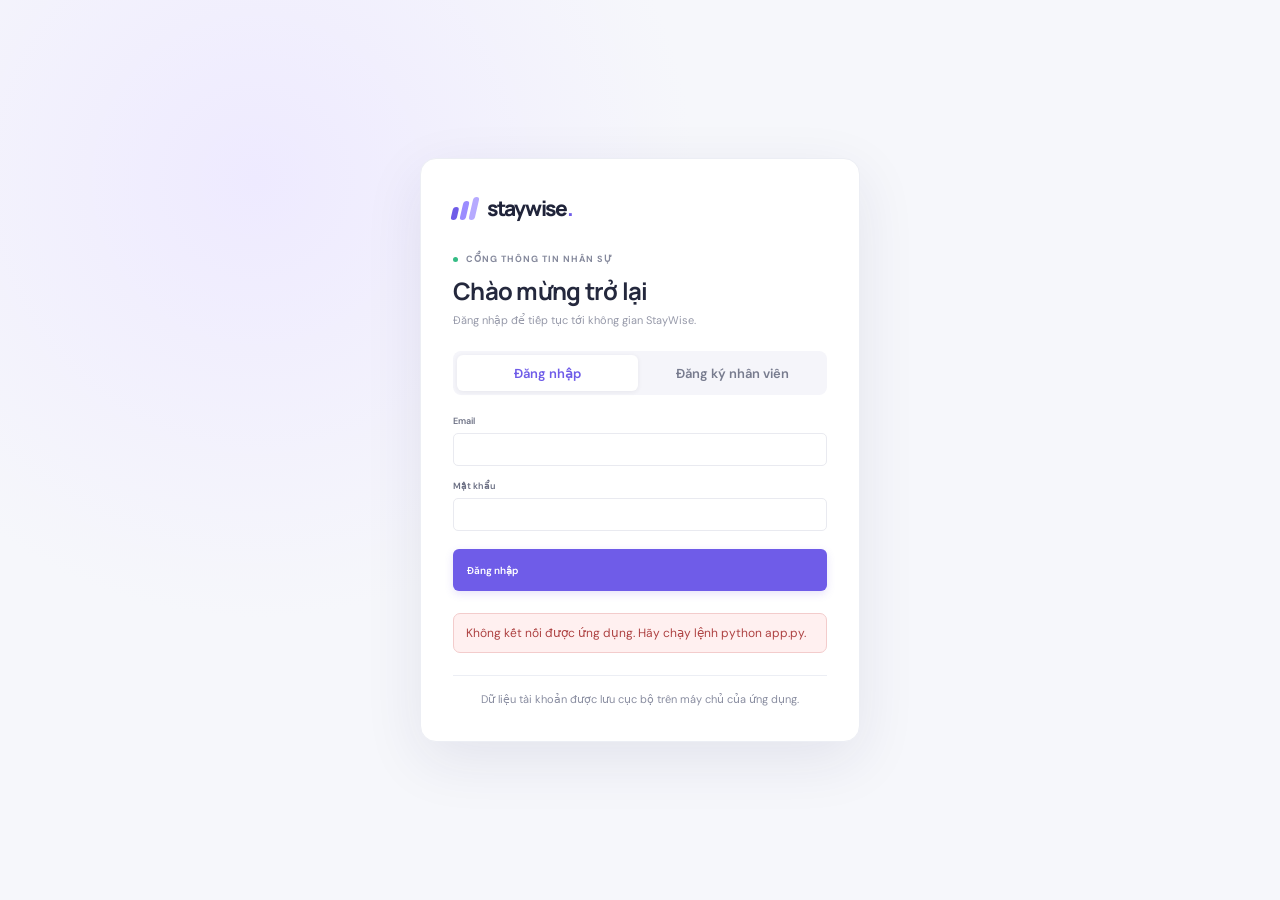
==== index.html @ 35fc5a2b "Add role-based employee and admin accounts Co-authored-by: Copilot <223556219+Copilot@users.noreply." ====
<!doctype html>
<html lang="vi">
<head>
  <meta charset="utf-8">
  <meta name="viewport" content="width=device-width, initial-scale=1">
  <meta name="theme-color" content="#f5f7fb">
  <title>StayWise — Dự đoán nhân viên nghỉ việc</title>
  <link rel="preconnect" href="https://fonts.googleapis.com">
  <link rel="preconnect" href="https://fonts.gstatic.com" crossorigin>
  <link href="https://fonts.googleapis.com/css2?family=DM+Sans:wght@400;500;600;700&family=Manrope:wght@400;500;600;700;800&display=swap" rel="stylesheet">
  <link rel="stylesheet" href="styles.css">
</head>
<body>
  <section class="auth-screen" id="authView" aria-labelledby="authTitle">
    <div class="auth-card">
      <a class="brand auth-brand" href="#" aria-label="StayWise">
        <span class="brand-mark"><span></span><span></span><span></span></span>
        <span class="brand-name">staywise<span class="brand-dot">.</span></span>
      </a>
      <div class="auth-heading"><span class="eyebrow-dot"></span> CỔNG THÔNG TIN NHÂN SỰ</div>
      <h1 id="authTitle">Chào mừng trở lại</h1>
      <p class="page-subtitle" id="authSubtitle">Đăng nhập để tiếp tục tới không gian StayWise.</p>
      <div class="auth-tabs" role="tablist">
        <button class="auth-tab active" id="loginTab" type="button" role="tab" aria-selected="true">Đăng nhập</button>
        <button class="auth-tab" id="registerTab" type="button" role="tab" aria-selected="false">Đăng ký nhân viên</button>
      </div>
      <form id="loginForm" class="auth-form">
        <label class="form-field"><span>Email</span><input name="email" type="email" autocomplete="username" required maxlength="254"></label>
        <label class="form-field"><span>Mật khẩu</span><input name="password" type="password" autocomplete="current-password" required maxlength="128"></label>
        <button class="button button-primary wide-button" type="submit">Đăng nhập</button>
      </form>
      <form id="registerForm" class="auth-form hidden">
        <label class="form-field"><span>Họ tên <i>*</i></span><input name="name" type="text" autocomplete="name" required maxlength="100"></label>
        <label class="form-field"><span>Email công việc <i>*</i></span><input name="email" type="email" autocomplete="email" required maxlength="254"></label>
        <label class="form-field"><span>Phòng ban</span><input name="department" type="text" placeholder="Ví dụ: Kỹ thuật" maxlength="80"></label>
        <label class="form-field"><span>Mật khẩu (ít nhất 10 ký tự) <i>*</i></span><input name="password" type="password" autocomplete="new-password" required minlength="10" maxlength="128"></label>
        <label class="form-field"><span>Xác nhận mật khẩu <i>*</i></span><input name="confirmPassword" type="password" autocomplete="new-password" required minlength="10" maxlength="128"></label>
        <button class="button button-primary wide-button" type="submit">Tạo tài khoản nhân viên</button>
        <p class="auth-note">Tài khoản đăng ký mới chỉ có quyền nhân viên. Admin được khởi tạo riêng.</p>
      </form>
      <p class="auth-error hidden" id="authError" role="alert"></p>
      <p class="auth-footer">Dữ liệu tài khoản được lưu cục bộ trên máy chủ của ứng dụng.</p>
    </div>
  </section>
  <div class="app-shell" id="appShell" hidden>
    <aside class="sidebar" id="sidebar">
      <a class="brand" href="#" aria-label="StayWise trang chủ">
        <span class="brand-mark"><span></span><span></span><span></span></span>
        <span class="brand-name">staywise<span class="brand-dot">.</span></span>
      </a>
      <div class="workspace-label">KHÔNG GIAN LÀM VIỆC</div>
      <nav class="main-nav" aria-label="Điều hướng chính">
        <button class="nav-item active" data-admin-only data-page="overview"><span class="nav-icon">◫</span><span>Tổng quan</span></button>
        <button class="nav-item" data-admin-only data-page="employees"><span class="nav-icon">♙</span><span>Nhân viên</span><span class="nav-count" id="navEmployeeCount">0</span></button>
        <button class="nav-item" data-admin-only data-page="predict"><span class="nav-icon">⌁</span><span>Dự đoán nghỉ việc</span><span class="nav-new">AI</span></button>
        <button class="nav-item" data-admin-only data-page="history"><span class="nav-icon">◷</span><span>Lịch sử dự đoán</span><span class="nav-count" id="navPredictionCount">0</span></button>
        <button class="nav-item" data-admin-only data-page="analytics"><span class="nav-icon">▥</span><span>Phân tích dữ liệu</span></button>
        <button class="nav-item" data-admin-only data-page="model"><span class="nav-icon">◉</span><span>Mô hình ML</span></button>
        <button class="nav-item employee-only" data-page="profile"><span class="nav-icon">♙</span><span>Tài khoản của tôi</span></button>
        <button class="nav-item employee-only" data-page="my-history"><span class="nav-icon">◷</span><span>Lịch sử của tôi</span><span class="nav-count" id="myPredictionCount">0</span></button>
      </nav>
      <div class="sidebar-section-label" data-admin-only>QUẢN LÝ</div>
      <nav class="main-nav" aria-label="Quản lý" data-admin-only>
        <button class="nav-item" data-page="actions"><span class="nav-icon">♡</span><span>Kế hoạch giữ chân</span><span class="nav-count" id="actionCount">0</span></button>
        <button class="nav-item" data-page="data"><span class="nav-icon">⇧</span><span>Dữ liệu &amp; báo cáo</span></button>
        <button class="nav-item" data-page="admin"><span class="nav-icon">⚙</span><span>Tài khoản &amp; yêu cầu</span></button>
      </nav>
      <div class="sidebar-bottom" data-admin-only>
        <div class="help-card">
          <div class="help-icon">✳</div>
          <strong>Đồ án học máy</strong>
          <p>Dashboard minh họa phân tích nguy cơ nghỉ việc.</p>
          <button class="help-link" data-page="model">Tìm hiểu mô hình <span>→</span></button>
        </div>
        <div class="profile">
          <div class="avatar avatar-purple">SW</div>
          <div class="profile-info"><strong id="sidebarUserName">Quản trị viên</strong><span id="sidebarUserRole">Quản trị hệ thống</span></div>
          <button class="icon-button profile-menu" id="logoutButton" title="Đăng xuất" aria-label="Đăng xuất">↪</button>
        </div>
      </div>
      <div class="sidebar-bottom employee-only" hidden>
        <div class="profile"><div class="avatar avatar-purple" id="employeeAvatar">NV</div><div class="profile-info"><strong id="employeeSidebarName">Nhân viên</strong><span id="employeeSidebarEmail"></span></div><button class="icon-button profile-menu" id="employeeLogoutButton" title="Đăng xuất" aria-label="Đăng xuất">↪</button></div>
      </div>
    </aside>

    <main class="main-area">
      <header class="topbar">
        <button class="icon-button mobile-menu" id="menuToggle" aria-label="Mở menu">☰</button>
        <div class="breadcrumbs"><span>Không gian làm việc</span><span class="crumb-separator">/</span><strong id="breadcrumbCurrent">Tổng quan</strong></div>
        <div class="topbar-actions">
          <div class="data-status"><span class="status-dot"></span><span id="lastUpdated">Dữ liệu đã đồng bộ</span></div>
          <button class="icon-button notification-button" id="notificationButton" data-admin-only title="Thông báo" aria-label="Thông báo">♧<i></i></button>
          <div class="avatar avatar-purple top-avatar">SW</div>
        </div>
      </header>

      <div class="page-content">
        <section class="page-view active" id="page-overview" data-admin-only>
          <div class="page-heading heading-with-action">
            <div><div class="eyebrow"><span class="eyebrow-dot"></span> THỨ HAI, <span id="todayDate"></span></div><h1>Chào bạn, <span class="heading-name">đây là tổng quan</span> 👋</h1><p class="page-subtitle">Theo dõi sức khỏe nhân sự và chủ động giữ chân nhân tài.</p></div>
            <div class="heading-actions"><button class="button button-secondary" id="overviewExport">↓ <span>Xuất báo cáo</span></button><button class="button button-primary" data-page="predict">＋ <span>Dự đoán mới</span></button></div>
          </div>
          <div class="demo-banner"><span class="banner-icon">ⓘ</span><div><strong>Chế độ dữ liệu minh họa</strong><span>Thông tin nhân viên và điểm rủi ro là dữ liệu mẫu phục vụ đồ án, không đại diện cho dự đoán đã được kiểm chứng trong thực tế.</span></div><button id="dismissBanner" aria-label="Đóng thông báo">×</button></div>
          <div class="stats-grid">
            <article class="stat-card"><div class="stat-top"><span>Tổng nhân viên</span><span class="stat-icon icon-blue">♙</span></div><div class="stat-value" id="totalEmployees">—</div><div class="stat-foot"><span class="stat-neutral">Đang theo dõi</span><span class="stat-foot-label">trong hệ thống</span></div><div class="sparkline spark-blue"><svg viewBox="0 0 100 28" aria-hidden="true"><path d="M1 22 C13 19 14 14 25 17 S37 21 47 12 60 17 70 9 83 11 99 3"/></svg></div></article>
            <article class="stat-card"><div class="stat-top"><span>Nguy cơ nghỉ việc cao</span><span class="stat-icon icon-orange">⌁</span></div><div class="stat-value" id="highRiskCount">—<small> NV</small></div><div class="stat-foot"><span class="stat-warning"><span>↑</span> <span id="highRiskRate">—</span>%</span><span class="stat-foot-label">trên tổng nhân sự</span></div><div class="sparkline spark-orange"><svg viewBox="0 0 100 28" aria-hidden="true"><path d="M1 6 C12 9 16 20 26 15 S40 10 49 17 62 8 73 14 84 19 99 2"/></svg></div></article>
            <article class="stat-card"><div class="stat-top"><span>Nguy cơ trung bình</span><span class="stat-icon icon-yellow">◷</span></div><div class="stat-value" id="mediumRiskCount">—<small> NV</small></div><div class="stat-foot"><span class="stat-neutral">Cần theo dõi</span><span class="stat-foot-label">trong tháng này</span></div><div class="sparkline spark-yellow"><svg viewBox="0 0 100 28" aria-hidden="true"><path d="M1 21 C13 17 16 9 27 14 S40 24 49 13 61 10 71 16 85 8 99 5"/></svg></div></article>
            <article class="stat-card"><div class="stat-top"><span>Tỷ lệ nghỉ việc dự đoán</span><span class="stat-icon icon-green">↗</span></div><div class="stat-value" id="turnoverRate">—<small>%</small></div><div class="stat-foot"><span class="stat-positive"><span>◆</span> Dự đoán</span><span class="stat-foot-label">theo mô hình minh họa</span></div><div class="sparkline spark-green"><svg viewBox="0 0 100 28" aria-hidden="true"><path d="M1 5 C12 13 15 8 25 14 S39 8 50 19 62 13 72 17 85 21 99 10"/></svg></div></article>
          </div>

          <div class="dashboard-grid">
            <article class="panel risk-panel">
              <div class="panel-heading"><div><h2>Phân bố rủi ro nghỉ việc</h2><p>Tổng quan mức độ rủi ro nhân sự</p></div><button class="select-button" id="riskPeriod">Tháng này <span>⌄</span></button></div>
              <div class="risk-chart-wrap">
                <div class="donut-wrap"><div class="donut-chart" id="riskDonut"><div class="donut-center"><strong id="donutTotal">0</strong><span>nhân viên</span></div></div></div>
                <div class="risk-legend">
                  <div class="legend-row"><span class="legend-dot dot-low"></span><span class="legend-name">Rủi ro thấp</span><strong id="lowLegend">0</strong><small id="lowPercent">0%</small></div>
                  <div class="legend-row"><span class="legend-dot dot-medium"></span><span class="legend-name">Rủi ro trung bình</span><strong id="mediumLegend">0</strong><small id="mediumPercent">0%</small></div>
                  <div class="legend-row"><span class="legend-dot dot-high"></span><span class="legend-name">Rủi ro cao</span><strong id="highLegend">0</strong><small id="highPercent">0%</small></div>
                  <div class="legend-note"><span>✦</span> Được phân loại dựa trên điểm rủi ro ước tính</div>
                </div>
              </div>
            </article>
            <article class="panel department-panel">
              <div class="panel-heading"><div><h2>Rủi ro theo phòng ban</h2><p>Tỷ lệ nhân viên có rủi ro cao</p></div><button class="icon-button panel-more" title="Tùy chọn">···</button></div>
              <div class="department-chart" id="departmentChart"></div>
            </article>
          </div>

          <article class="panel employee-panel">
            <div class="panel-heading employee-panel-heading"><div><h2>Nhân viên cần quan tâm</h2><p>Danh sách nhân viên có điểm rủi ro cao nhất</p></div><button class="text-button" data-page="employees">Xem tất cả <span>→</span></button></div>
            <div class="table-scroll"><table class="data-table"><thead><tr><th>NHÂN VIÊN</th><th>PHÒNG BAN</th><th>THÂM NIÊN</th><th>ĐIỂM RỦI RO</th><th>MỨC ĐỘ</th><th></th></tr></thead><tbody id="highRiskTable"></tbody></table></div>
          </article>
          <footer class="page-footer"><span>© <span class="current-year"></span> StayWise · Đồ án Nhập môn Học máy</span><span>Dữ liệu mẫu · Chỉ dùng cho mục đích học tập</span></footer>
        </section>

        <section class="page-view" id="page-employees" data-admin-only>
          <div class="page-heading heading-with-action"><div><div class="eyebrow"><span class="eyebrow-dot"></span> QUẢN LÝ NHÂN SỰ</div><h1>Danh sách nhân viên</h1><p class="page-subtitle">Quản lý hồ sơ và theo dõi nguy cơ nghỉ việc của từng nhân viên.</p></div><div class="heading-actions"><button class="button button-secondary" id="employeeExport">↓ <span>Xuất CSV</span></button><button class="button button-primary" id="addEmployeeButton">＋ <span>Thêm nhân viên</span></button></div></div>
          <div class="employee-stats-strip"><div><span class="strip-number" id="employeePageTotal">0</span><span>Tổng nhân viên</span></div><div><span class="strip-number text-red" id="employeePageHigh">0</span><span>Rủi ro cao</span></div><div><span class="strip-number text-yellow" id="employeePageMedium">0</span><span>Rủi ro trung bình</span></div><div><span class="strip-number text-green" id="employeePageLow">0</span><span>Rủi ro thấp</span></div></div>
          <article class="panel full-table-panel">
            <div class="table-toolbar"><div class="search-wrap"><span>⌕</span><input id="employeeSearch" type="search" placeholder="Tìm tên, email, phòng ban..." aria-label="Tìm nhân viên"></div><div class="table-filters"><select id="departmentFilter" aria-label="Lọc phòng ban"><option value="">Tất cả phòng ban</option></select><select id="riskFilter" aria-label="Lọc mức độ"><option value="">Tất cả mức độ</option><option value="high">Rủi ro cao</option><option value="medium">Rủi ro trung bình</option><option value="low">Rủi ro thấp</option></select><select id="employeeSort" aria-label="Sắp xếp nhân viên"><option value="risk-desc">Rủi ro cao nhất</option><option value="risk-asc">Rủi ro thấp nhất</option><option value="name-asc">Tên A–Z</option><option value="tenure-desc">Thâm niên lâu nhất</option></select><select id="pageSize" aria-label="Số nhân viên mỗi trang"><option value="10">10 / trang</option><option value="25">25 / trang</option><option value="50">50 / trang</option></select><button class="icon-button filter-reset" id="resetFilters" title="Xóa bộ lọc">⟳</button></div></div>
            <div class="table-scroll"><table class="data-table employee-data-table"><thead><tr><th>NHÂN VIÊN</th><th>PHÒNG BAN</th><th>CHỨC VỤ</th><th>THÂM NIÊN</th><th>MỨC HÀI LÒNG</th><th>ĐIỂM RỦI RO</th><th>MỨC ĐỘ</th><th></th></tr></thead><tbody id="employeeTable"></tbody></table></div>
            <div class="table-empty hidden" id="emptyEmployees"><span>⌕</span><strong>Không tìm thấy nhân viên</strong><p>Thử thay đổi từ khóa tìm kiếm hoặc bộ lọc.</p></div>
            <div class="table-pagination"><span id="employeeResultCount">Hiển thị 0 nhân viên</span><div id="employeePagination"></div></div>
          </article>
          <footer class="page-footer"><span>© <span class="current-year"></span> StayWise · Đồ án Nhập môn Học máy</span><span>Dữ liệu mẫu · Chỉ dùng cho mục đích học tập</span></footer>
        </section>

        <section class="page-view" id="page-predict" data-admin-only>
          <div class="page-heading"><div><div class="eyebrow"><span class="eyebrow-dot"></span> CÔNG CỤ HỌC MÁY</div><h1>Dự đoán nguy cơ nghỉ việc</h1><p class="page-subtitle">Nhập thông tin nhân viên để ước tính mức độ rủi ro và xem các yếu tố ảnh hưởng.</p></div></div>
          <div class="prediction-layout">
            <article class="panel prediction-form-panel">
              <div class="panel-heading"><div><h2>Thông tin nhân viên</h2><p>Điền các đặc trưng để chạy dự đoán minh họa</p></div><span class="step-badge">BƯỚC 1 / 2</span></div>
              <form id="predictionForm">
                <div class="form-grid">
                  <label class="form-field form-full"><span>Tên nhân viên <i>*</i></span><input id="predName" type="text" placeholder="Ví dụ: Nguyễn Minh Anh" required></label>
                  <label class="form-field"><span>Tuổi</span><div class="input-suffix"><input id="predAge" type="number" min="18" max="70" value="30"><span>tuổi</span></div></label>
                  <label class="form-field"><span>Phòng ban</span><select id="predDepartment"><option>Kỹ thuật</option><option>Kinh doanh</option><option>Nhân sự</option><option>Marketing</option><option>Tài chính</option><option>Vận hành</option></select></label>
                  <label class="form-field"><span>Chức vụ</span><select id="predRole"><option>Chuyên viên</option><option>Nhân viên</option><option>Trưởng nhóm</option><option>Quản lý</option><option>Thực tập sinh</option></select></label>
                  <label class="form-field"><span>Thâm niên</span><div class="input-suffix"><input id="predTenure" type="number" min="0" max="40" value="3"><span>năm</span></div></label>
                  <label class="form-field"><span>Mức lương hàng tháng</span><div class="input-suffix"><input id="predSalary" type="number" min="1000" max="100000" step="500" value="12000"><span>USD</span></div></label>
                  <label class="form-field"><span>Hài lòng công việc <b id="satisfactionValue">3</b></span><div class="range-wrap"><span>1 · Thấp</span><input id="predSatisfaction" type="range" min="1" max="5" value="3"><span>5 · Cao</span></div></label>
                  <label class="form-field"><span>Cân bằng công việc / cuộc sống <b id="balanceValue">3</b></span><div class="range-wrap"><span>1 · Thấp</span><input id="predBalance" type="range" min="1" max="5" value="3"><span>5 · Cao</span></div></label>
                  <label class="form-field"><span>Số giờ làm thêm / tuần</span><div class="input-suffix"><input id="predOvertime" type="number" min="0" max="80" value="5"><span>giờ</span></div></label>
                  <label class="form-field"><span>Khoảng cách đi làm</span><div class="input-suffix"><input id="predDistance" type="number" min="0" max="200" value="10"><span>km</span></div></label>
                </div>
                <div class="form-note"><span>ⓘ</span> Không nhập thông tin định danh nhạy cảm. Kết quả chỉ mang tính tham khảo trong phạm vi đồ án.</div>
                <button class="button button-primary predict-submit" type="submit"><span>✦</span> Phân tích nguy cơ nghỉ việc <span>→</span></button>
              </form>
            </article>
            <aside class="panel prediction-info-panel"><div class="info-orbit"><div class="orbit-center">✦</div><span class="orbit-chip chip-one">DATA</span><span class="orbit-chip chip-two">ML</span><span class="orbit-chip chip-three">HR</span></div><h3>Ra quyết định dựa trên dữ liệu</h3><p>Mô hình đánh giá nhiều yếu tố nhân sự để đưa ra xác suất ước tính có thể giải thích.</p><div class="info-divider"></div><div class="info-feature"><span class="feature-check">✓</span><div><strong>Dễ hiểu, minh bạch</strong><span>Xem các yếu tố làm tăng hoặc giảm rủi ro.</span></div></div><div class="info-feature"><span class="feature-check">✓</span><div><strong>Hướng đến hành động</strong><span>Gợi ý cách hỗ trợ phù hợp với từng người.</span></div></div><div class="info-feature"><span class="feature-check">✓</span><div><strong>Tôn trọng quyền riêng tư</strong><span>Kết quả được lưu trên backend cục bộ.</span></div></div><div class="info-caution"><strong>✦ Ghi chú học thuật</strong><span>Điểm số sử dụng công thức mô phỏng để minh họa quy trình; không phải kết quả huấn luyện từ dữ liệu doanh nghiệp.</span></div></aside>
          </div>
          <article class="panel prediction-result hidden" id="predictionResult">
            <div class="result-topline"><span class="step-badge">BƯỚC 2 / 2 · KẾT QUẢ</span><button class="icon-button" id="closeResult" aria-label="Đóng kết quả">×</button></div>
            <div class="result-layout"><div class="result-score"><div class="result-score-caption">XÁC SUẤT NGHỈ VIỆC ƯỚC TÍNH</div><div class="result-score-number" id="resultPercent">0%</div><div class="risk-badge" id="resultBadge">Rủi ro thấp</div><div class="result-score-name" id="resultName"></div></div><div class="result-details"><h3>Yếu tố ảnh hưởng đến kết quả</h3><p>Đây là các yếu tố được biểu diễn trong công thức mô phỏng.</p><div id="factorList" class="factor-list"></div><div class="result-recommendation" id="resultRecommendation"></div><div class="result-actions"><button class="button button-secondary" id="savePrediction">Lưu vào danh sách nhân viên</button><button class="button button-text" id="printPrediction">In kết quả</button></div></div></div>
          </article>
          <footer class="page-footer"><span>© <span class="current-year"></span> StayWise · Đồ án Nhập môn Học máy</span><span>Dữ liệu mẫu · Chỉ dùng cho mục đích học tập</span></footer>
        </section>

        <section class="page-view" id="page-history" data-admin-only>
          <div class="page-heading heading-with-action"><div><div class="eyebrow"><span class="eyebrow-dot"></span> THEO DÕI PHÂN TÍCH</div><h1>Lịch sử dự đoán</h1><p class="page-subtitle">Xem lại các lần phân tích trước đây, mức rủi ro và thời điểm thực hiện.</p></div><div class="heading-actions"><button class="button button-secondary" id="exportHistory">↓ Xuất CSV</button><button class="button button-secondary" id="clearHistory">Xóa lịch sử</button><button class="button button-primary" data-page="predict">＋ Dự đoán mới</button></div></div>
          <div class="history-summary"><article class="panel"><span class="data-card-icon icon-purple">◷</span><span>Tổng lần dự đoán</span><strong id="historyCount">0</strong><small>được lưu trên máy</small></article><article class="panel"><span class="data-card-icon icon-orange">⌁</span><span>Rủi ro trung bình</span><strong id="historyAverageRisk">—</strong><small>trên lịch sử hiện có</small></article><article class="panel"><span class="data-card-icon icon-blue">♙</span><span>Nhân viên đã phân tích</span><strong id="historyUniquePeople">0</strong><small>tên nhân viên khác nhau</small></article></div>
          <article class="panel full-table-panel history-panel"><div class="panel-heading"><div><h2>Các lần dự đoán gần đây</h2><p>Chọn “Xem” để mở lại kết quả và các yếu tố ảnh hưởng.</p></div></div><div class="table-scroll"><table class="data-table history-table"><thead><tr><th>THỜI GIAN</th><th>NHÂN VIÊN</th><th>PHÒNG BAN</th><th>ĐIỂM RỦI RO</th><th>MỨC ĐỘ</th><th></th></tr></thead><tbody id="historyTable"></tbody></table></div></article>
          <div class="academic-note"><span>ⓘ</span><div><strong>Lưu ý</strong><p>Lịch sử chỉ lưu thông tin phục vụ đồ án trên máy chạy backend. Kết quả không phải dự đoán đã được kiểm chứng bằng dữ liệu thực tế.</p></div></div>
          <footer class="page-footer"><span>© <span class="current-year"></span> StayWise · Đồ án Nhập môn Học máy</span><span>Dữ liệu mẫu · Chỉ dùng cho mục đích học tập</span></footer>
        </section>

        <section class="page-view" id="page-analytics" data-admin-only>
          <div class="page-heading heading-with-action"><div><div class="eyebrow"><span class="eyebrow-dot"></span> THÔNG TIN CHI TIẾT</div><h1>Phân tích dữ liệu</h1><p class="page-subtitle">Khám phá các xu hướng và yếu tố liên quan đến nguy cơ nghỉ việc.</p></div><button class="button button-secondary" id="analyticsExport">↓ <span>Xuất báo cáo</span></button></div>
          <div class="analytics-metrics"><article class="panel metric-card"><span>Điểm hài lòng trung bình</span><strong id="avgSatisfaction">—</strong><small>trên thang điểm 5</small><div class="metric-progress"><i id="satisfactionProgress"></i></div></article><article class="panel metric-card"><span>Thâm niên trung bình</span><strong id="avgTenure">—</strong><small>năm làm việc</small><div class="metric-progress progress-purple"><i id="tenureProgress"></i></div></article><article class="panel metric-card"><span>Lương trung bình</span><strong id="avgSalary">—</strong><small>USD / tháng (dữ liệu mẫu)</small><div class="metric-progress progress-green"><i id="salaryProgress"></i></div></article><article class="panel metric-card"><span>Tỷ lệ làm thêm</span><strong id="overtimeRate">—</strong><small>nhân viên làm thêm nhiều</small><div class="metric-progress progress-orange"><i id="overtimeProgress"></i></div></article></div>
          <div class="analytics-grid"><article class="panel analytics-chart-panel"><div class="panel-heading"><div><h2>Điểm rủi ro theo phòng ban</h2><p>So sánh số lượng nhân sự ở từng mức rủi ro</p></div><div class="mini-legend"><span><i class="legend-square square-low"></i>Thấp</span><span><i class="legend-square square-medium"></i>Trung bình</span><span><i class="legend-square square-high"></i>Cao</span></div></div><div class="stacked-chart" id="stackedChart"></div></article>
            <article class="panel factors-panel"><div class="panel-heading"><div><h2>Yếu tố liên quan</h2><p>Theo công thức mô phỏng hiện tại</p></div></div><div id="globalFactors"></div><div class="factor-disclaimer">Mức độ ảnh hưởng được xác định trước để minh họa, không suy ra từ dữ liệu thật.</div></article></div>
          <article class="panel insight-panel"><div class="insight-icon">✦</div><div><span class="insight-label">GỢI Ý PHÂN TÍCH</span><h2 id="insightTitle">Phân tích dữ liệu nhân sự của bạn</h2><p id="insightText">Thêm dữ liệu nhân viên hoặc sử dụng bộ dữ liệu mẫu để xem các xu hướng và tín hiệu rủi ro.</p></div><button class="button button-secondary" data-page="actions">Xem kế hoạch giữ chân →</button></article>
          <footer class="page-footer"><span>© <span class="current-year"></span> StayWise · Đồ án Nhập môn Học máy</span><span>Dữ liệu mẫu · Chỉ dùng cho mục đích học tập</span></footer>
        </section>

        <section class="page-view" id="page-model" data-admin-only>
          <div class="page-heading"><div><div class="eyebrow"><span class="eyebrow-dot"></span> TÌM HIỂU HỌC MÁY</div><h1>Mô hình dự đoán</h1><p class="page-subtitle">Tìm hiểu cách bài toán dự đoán nhân viên nghỉ việc được mô hình hóa.</p></div></div>
          <div class="model-hero"><div><span class="model-hero-label">MÔ HÌNH MINH HỌA</span><h2>Logistic Regression</h2><p>Phân loại nhị phân, ước tính xác suất một nhân viên có thể nghỉ việc dựa trên các đặc trưng nhân sự.</p><div class="model-tags"><span>Phân loại nhị phân</span><span>Dễ giải thích</span><span>Học có giám sát</span></div></div><div class="model-visual"><div class="model-node node-input">Đặc trưng<br><small>X</small></div><span class="model-arrow">→</span><div class="model-node node-process">σ (wX + b)<br><small>Sigmoid</small></div><span class="model-arrow">→</span><div class="model-node node-output">P nghỉ việc<br><small>0 — 100%</small></div></div></div>
          <div class="model-cards"><article class="panel"><div class="model-card-icon model-icon-blue">ƒ(x)</div><h3>1. Đầu vào</h3><p>Các đặc trưng ví dụ: mức hài lòng, thâm niên, số giờ làm thêm, lương, tuổi và khoảng cách đi làm.</p></article><article class="panel"><div class="model-card-icon model-icon-purple">Σ</div><h3>2. Tính xác suất</h3><p>Mô hình tuyến tính kết hợp trọng số đặc trưng, sau đó dùng hàm sigmoid để chuyển thành xác suất từ 0 đến 1.</p></article><article class="panel"><div class="model-card-icon model-icon-green">◉</div><h3>3. Phân loại</h3><p>Minh họa ngưỡng: thấp dưới 35%, trung bình từ 35% đến dưới 65%, cao từ 65% trở lên.</p></article></div>
          <article class="panel formula-panel"><div class="panel-heading"><div><h2>Công thức Logistic Regression</h2><p>Biểu diễn toán học của mô hình phân loại nhị phân</p></div><span class="formula-label">CÔNG THỨC</span></div><div class="formula-box">P(y = 1 | x) = <span class="formula-fraction"><span>1</span><span>1 + e<sup>−(w₀ + w₁x₁ + w₂x₂ + … + wₙxₙ)</sup></span></span></div><div class="formula-explainer"><div><strong>y = 1</strong><span>Nhân viên nghỉ việc</span></div><div><strong>x₁ … xₙ</strong><span>Các đặc trưng đầu vào</span></div><div><strong>w₀ … wₙ</strong><span>Trọng số cần học</span></div><div><strong>σ(z)</strong><span>Hàm sigmoid</span></div></div></article>
          <div class="model-bottom-grid"><article class="panel"><div class="panel-heading"><div><h2>Chỉ số đánh giá mô hình</h2><p>Ví dụ về các chỉ số cần xem xét khi huấn luyện</p></div></div><div class="evaluation-list"><div><span>Accuracy</span><div class="evaluation-track"><i style="width:82%"></i></div><strong>—</strong></div><div><span>Precision</span><div class="evaluation-track track-purple"><i style="width:74%"></i></div><strong>—</strong></div><div><span>Recall</span><div class="evaluation-track track-orange"><i style="width:68%"></i></div><strong>—</strong></div><div><span>F1-score</span><div class="evaluation-track track-green"><i style="width:71%"></i></div><strong>—</strong></div></div><div class="factor-disclaimer">Chưa đánh giá bằng dữ liệu gán nhãn thực tế; không hiển thị chỉ số giả lập.</div></article><article class="panel model-learning"><div class="panel-heading"><div><h2>Quy trình thực hiện đồ án</h2><p>Các bước phát triển mô hình đầy đủ</p></div></div><ol><li><span>01</span><div><strong>Thu thập &amp; khám phá dữ liệu</strong><small>Kiểm tra phân phối, giá trị thiếu, mất cân bằng lớp.</small></div></li><li><span>02</span><div><strong>Tiền xử lý &amp; chia tập dữ liệu</strong><small>Mã hóa biến phân loại, chuẩn hóa và chia train/test.</small></div></li><li><span>03</span><div><strong>Huấn luyện &amp; đánh giá</strong><small>Huấn luyện Logistic Regression, đánh giá trên tập test.</small></div></li><li><span>04</span><div><strong>Triển khai &amp; giám sát</strong><small>Đưa mô hình đã huấn luyện vào ứng dụng.</small></div></li></ol></article></div>
          <div class="academic-note"><span>ⓘ</span><div><strong>Lưu ý về tính trung thực học thuật</strong><p>Ứng dụng này là giao diện minh họa phục vụ bài tập lớn. Dữ liệu mẫu và công thức ước tính không thay thế mô hình được huấn luyện, kiểm thử và đánh giá từ bộ dữ liệu thực tế (ví dụ IBM HR Analytics). Không sử dụng kết quả để đưa ra quyết định nhân sự thật.</p></div></div>
          <footer class="page-footer"><span>© <span class="current-year"></span> StayWise · Đồ án Nhập môn Học máy</span><span>Dữ liệu mẫu · Chỉ dùng cho mục đích học tập</span></footer>
        </section>

        <section class="page-view" id="page-actions" data-admin-only>
          <div class="page-heading"><div><div class="eyebrow"><span class="eyebrow-dot"></span> HÀNH ĐỘNG NHÂN SỰ</div><h1>Kế hoạch giữ chân nhân tài</h1><p class="page-subtitle">Biến tín hiệu rủi ro thành các cuộc trò chuyện hỗ trợ, tôn trọng và chủ động.</p></div></div>
          <div class="action-callout"><span>♡</span><div><strong>Tiếp cận bằng sự thấu hiểu</strong><p>Điểm rủi ro chỉ là tín hiệu tham khảo. Trao đổi trực tiếp, bảo mật và lắng nghe nhân viên trước khi hành động.</p></div></div>
          <div class="action-summary-grid"><article class="panel action-summary"><span class="action-summary-icon action-high">!</span><div><strong id="actionHighCount">0</strong><span>Nhân viên rủi ro cao</span></div></article><article class="panel action-summary"><span class="action-summary-icon action-medium">◷</span><div><strong id="actionMediumCount">0</strong><span>Cần theo dõi thêm</span></div></article><article class="panel action-summary"><span class="action-summary-icon action-low">✓</span><div><strong id="actionLowCount">0</strong><span>Đang ổn định</span></div></article></div>
          <div class="action-columns"><article class="panel action-plan-card"><div class="panel-heading"><div><h2>Ưu tiên hỗ trợ</h2><p>Đề xuất trao đổi riêng, không dùng làm căn cứ xử phạt.</p></div><span class="priority-pill priority-high-pill">ƯU TIÊN</span></div><div id="highActionList"></div></article><article class="panel action-plan-card"><div class="panel-heading"><div><h2>Theo dõi định kỳ</h2><p>Đề xuất hỏi thăm và rà soát điều kiện làm việc.</p></div><span class="priority-pill priority-medium-pill">THEO DÕI</span></div><div id="mediumActionList"></div></article></div>
          <article class="panel retention-guide"><div class="panel-heading"><div><h2>Gợi ý cuộc trò chuyện giữ chân</h2><p>Tiếp cận với tinh thần hỗ trợ, không quy chụp nhân viên.</p></div></div><div class="guide-grid"><div><span>01</span><strong>Lắng nghe cởi mở</strong><p>Điều gì đang khiến bạn cảm thấy khó khăn trong công việc gần đây?</p></div><div><span>02</span><strong>Khám phá động lực</strong><p>Điều gì sẽ giúp bạn cảm thấy hài lòng và phát triển hơn?</p></div><div><span>03</span><strong>Cùng thống nhất bước tiếp</strong><p>Chúng ta có thể cùng thử thay đổi nào trong tháng tới?</p></div></div></article>
          <footer class="page-footer"><span>© <span class="current-year"></span> StayWise · Đồ án Nhập môn Học máy</span><span>Dữ liệu mẫu · Chỉ dùng cho mục đích học tập</span></footer>
        </section>

        <section class="page-view" id="page-data" data-admin-only>
          <div class="page-heading"><div><div class="eyebrow"><span class="eyebrow-dot"></span> QUẢN LÝ DỮ LIỆU</div><h1>Dữ liệu &amp; báo cáo</h1><p class="page-subtitle">Nhập bộ dữ liệu nhân viên, tải bản sao hoặc khôi phục dữ liệu mẫu.</p></div></div>
          <div class="data-overview-grid"><article class="panel data-overview-card"><div class="data-card-icon icon-blue">♙</div><span>Nhân viên hiện có</span><strong id="dataTotal">0</strong><small>hồ sơ trên ứng dụng</small></article><article class="panel data-overview-card"><div class="data-card-icon icon-green">◷</div><span>Cập nhật gần nhất</span><strong class="data-date" id="dataUpdatedAt">Chưa có</strong><small>lưu trong thư mục data</small></article><article class="panel data-overview-card"><div class="data-card-icon icon-purple">▤</div><span>Định dạng dữ liệu</span><strong class="data-format">CSV / JSON</strong><small>UTF-8, hỗ trợ dấu tiếng Việt</small></article></div>
          <div class="data-tools-grid"><article class="panel data-tool-card"><div class="tool-illustration upload-illustration">↑</div><h2>Nhập dữ liệu nhân viên</h2><p>Tải lên tệp CSV để thêm hồ sơ vào ứng dụng. Các cột cần có: name, department, role, tenure, satisfaction, salary, overtime, distance.</p><label class="button button-primary upload-button" for="csvUpload">Chọn tệp CSV <span>↑</span></label><input id="csvUpload" type="file" accept=".csv,text/csv" class="visually-hidden"><div class="tool-hint" id="uploadHint">Tối đa 2 MB · Tệp CSV UTF-8</div><button class="button button-text template-download" id="templateDownload">↓ Tải tệp CSV mẫu</button></article><article class="panel data-tool-card"><div class="tool-illustration export-illustration">↓</div><h2>Xuất dữ liệu</h2><p>Tải hồ sơ nhân viên hiện có về máy dưới dạng CSV hoặc sao lưu toàn bộ dữ liệu thành JSON.</p><button class="button button-secondary wide-button" id="dataExportCsv">↓ Xuất danh sách nhân viên (CSV)</button><button class="button button-secondary wide-button" id="dataExportJson">↓ Sao lưu dữ liệu (JSON)</button><div class="tool-hint">Dữ liệu được lưu cục bộ trên máy chạy backend.</div></article><article class="panel data-tool-card reset-card"><div class="tool-illustration reset-illustration">⟳</div><h2>Khôi phục dữ liệu mẫu</h2><p>Xóa các thay đổi cục bộ và nạp lại danh sách nhân viên minh họa ban đầu.</p><button class="button button-secondary wide-button" id="resetData">Khôi phục bộ dữ liệu mẫu</button><div class="tool-hint">Hành động này sẽ thay thế dữ liệu hiện tại trên backend.</div></article></div>
          <article class="panel csv-guide"><div class="panel-heading"><div><h2>Định dạng tệp CSV</h2><p>Ứng dụng nhận các cột dưới đây; các trường số có thể để trống.</p></div></div><div class="csv-columns"><code>name</code><code>department</code><code>role</code><code>tenure</code><code>satisfaction</code><code>salary</code><code>overtime</code><code>distance</code></div><p>Ví dụ: <code>Nguyễn Minh Anh,Kỹ thuật,Chuyên viên,3,4,12000,5,10</code></p><div class="data-privacy-note"><span>♧</span> Dữ liệu được lưu trên máy đang chạy backend. Tệp CSV được gửi đến API cục bộ để kiểm tra và lưu.</div></article>
          <footer class="page-footer"><span>© <span class="current-year"></span> StayWise · Đồ án Nhập môn Học máy</span><span>Dữ liệu mẫu · Chỉ dùng cho mục đích học tập</span></footer>
        </section>

        <section class="page-view" id="page-profile">
          <div class="page-heading"><div><div class="eyebrow"><span class="eyebrow-dot"></span> KHÔNG GIAN CÁ NHÂN</div><h1>Tài khoản của tôi</h1><p class="page-subtitle">Quản lý thông tin, cập nhật hồ sơ và trao đổi với quản trị viên.</p></div></div>
          <div class="employee-account-summary"><article class="panel"><span>Mức rủi ro tham khảo hiện tại</span><strong id="myRiskScore">—</strong><small>Chỉ mang tính minh họa, không dùng cho quyết định nhân sự.</small></article><article class="panel"><span>Lịch sử phân tích cá nhân</span><strong id="myRiskHistoryCount">0</strong><small>Số lần dự đoán thuộc tài khoản của bạn.</small></article></div>
          <div class="account-settings-grid">
            <form class="panel account-form" id="myProfileForm"><div class="panel-heading"><div><h2>Hồ sơ cá nhân</h2><p>Cập nhật thông tin liên hệ và các yếu tố công việc của bạn.</p></div></div>
              <div class="form-grid">
                <label class="form-field"><span>Họ tên <i>*</i></span><input name="name" required maxlength="100"></label>
                <label class="form-field"><span>Email <i>*</i></span><input name="email" type="email" required maxlength="254"></label>
                <label class="form-field"><span>Phòng ban</span><input name="department" maxlength="80"></label>
                <label class="form-field"><span>Thâm niên (năm)</span><input name="tenure" type="number" min="0" max="40" step="0.1"></label>
                <label class="form-field"><span>Tuổi</span><input name="age" type="number" min="18" max="90"></label>
                <label class="form-field"><span>Lương tháng (USD)</span><input name="salary" type="number" min="0" max="1000000"></label>
                <label class="form-field"><span>Giờ làm thêm / tuần</span><input name="overtime" type="number" min="0" max="100"></label>
                <label class="form-field"><span>Khoảng cách (km)</span><input name="distance" type="number" min="0" max="1000"></label>
                <label class="form-field"><span>Mức hài lòng (1–5)</span><input name="satisfaction" type="number" min="1" max="5"></label>
                <label class="form-field"><span>Cân bằng công việc (1–5)</span><input name="balance" type="number" min="1" max="5"></label>
              </div><button class="button button-primary" type="submit">Lưu hồ sơ</button>
            </form>
            <div class="account-side-stack">
              <form class="panel account-form" id="passwordForm"><div class="panel-heading"><div><h2>Đổi mật khẩu</h2><p>Dùng mật khẩu dài ít nhất 10 ký tự.</p></div></div><label class="form-field"><span>Mật khẩu hiện tại</span><input name="currentPassword" type="password" required autocomplete="current-password"></label><label class="form-field"><span>Mật khẩu mới</span><input name="newPassword" type="password" required minlength="10" maxlength="128" autocomplete="new-password"></label><label class="form-field"><span>Nhập lại mật khẩu mới</span><input name="confirmPassword" type="password" required minlength="10" maxlength="128" autocomplete="new-password"></label><button class="button button-secondary" type="submit">Cập nhật mật khẩu</button></form>
              <form class="panel account-form" id="supportForm"><div class="panel-heading"><div><h2>Gửi yêu cầu hỗ trợ</h2><p>Chỉ quản trị viên mới xem được nội dung bạn gửi.</p></div></div><label class="form-field"><span>Tiêu đề</span><input name="subject" required maxlength="120"></label><label class="form-field"><span>Nội dung</span><textarea name="message" rows="4" required maxlength="2000"></textarea></label><button class="button button-secondary" type="submit">Gửi cho admin</button></form>
            </div>
          </div>
          <article class="panel full-table-panel account-requests"><div class="panel-heading"><div><h2>Yêu cầu hỗ trợ của tôi</h2><p>Theo dõi trạng thái các yêu cầu đã gửi.</p></div></div><div class="table-scroll"><table class="data-table"><thead><tr><th>THỜI GIAN</th><th>TIÊU ĐỀ</th><th>NỘI DUNG</th><th>TRẠNG THÁI</th></tr></thead><tbody id="mySupportRequests"></tbody></table></div></article>
        </section>
        <section class="page-view" id="page-my-history">
          <div class="page-heading"><div><div class="eyebrow"><span class="eyebrow-dot"></span> RIÊNG TƯ CÁ NHÂN</div><h1>Lịch sử của tôi</h1><p class="page-subtitle">Chỉ hiển thị những lần phân tích được thực hiện trong tài khoản này.</p></div><button class="button button-primary" id="myRiskCheck">Cập nhật dự đoán của tôi</button></div>
          <div class="employee-account-summary"><article class="panel"><span>Tổng lần dự đoán cá nhân</span><strong id="myHistoryCount">0</strong><small>Lưu trữ trong ứng dụng.</small></article><article class="panel"><span>Rủi ro trung bình</span><strong id="myAverageRisk">—</strong><small>Trên các lần dự đoán cá nhân.</small></article></div>
          <article class="panel full-table-panel"><div class="table-scroll"><table class="data-table"><thead><tr><th>THỜI GIAN</th><th>ĐIỂM RỦI RO</th><th>MỨC ĐỘ</th></tr></thead><tbody id="myHistoryTable"></tbody></table></div></article>
          <div class="academic-note"><span>ⓘ</span><div><strong>Quyền riêng tư</strong><p>Nhân viên chỉ xem được lịch sử dự đoán gắn với tài khoản của mình. Kết quả vẫn là công thức minh họa, không phải đánh giá đã được kiểm chứng.</p></div></div>
        </section>
        <section class="page-view" id="page-admin" data-admin-only>
          <div class="page-heading"><div><div class="eyebrow"><span class="eyebrow-dot"></span> QUẢN TRỊ HỆ THỐNG</div><h1>Tài khoản &amp; yêu cầu hỗ trợ</h1><p class="page-subtitle">Quản lý quyền truy cập và xử lý yêu cầu từ nhân viên.</p></div></div>
          <form class="panel account-form admin-password-form" id="adminPasswordForm"><div class="panel-heading"><div><h2>Bảo mật tài khoản admin</h2><p>Đổi mật khẩu quản trị viên hiện tại.</p></div></div><div class="form-grid"><label class="form-field"><span>Mật khẩu hiện tại</span><input name="currentPassword" type="password" required autocomplete="current-password"></label><label class="form-field"><span>Mật khẩu mới</span><input name="newPassword" type="password" required minlength="10" maxlength="128" autocomplete="new-password"></label><label class="form-field"><span>Nhập lại mật khẩu mới</span><input name="confirmPassword" type="password" required minlength="10" maxlength="128" autocomplete="new-password"></label></div><button class="button button-secondary" type="submit">Cập nhật mật khẩu admin</button></form>
          <article class="panel full-table-panel"><div class="panel-heading"><div><h2>Tài khoản người dùng</h2><p>Quyền admin không thể tự đăng ký; chỉ cấp cho người đáng tin cậy.</p></div></div><div class="table-scroll"><table class="data-table"><thead><tr><th>NGƯỜI DÙNG</th><th>VAI TRÒ</th><th>TRẠNG THÁI</th><th>NGÀY TẠO</th><th></th></tr></thead><tbody id="adminAccountsTable"></tbody></table></div></article>
          <article class="panel full-table-panel admin-requests"><div class="panel-heading"><div><h2>Yêu cầu hỗ trợ</h2><p>Thông tin nhân viên gửi riêng tới quản trị viên.</p></div></div><div class="table-scroll"><table class="data-table"><thead><tr><th>NHÂN VIÊN</th><th>YÊU CẦU</th><th>NỘI DUNG</th><th>NGÀY GỬI</th><th>TRẠNG THÁI</th></tr></thead><tbody id="adminSupportTable"></tbody></table></div></article>
        </section>
      </div>
    </main>
  </div>

  <div class="toast-container" id="toastContainer" aria-live="polite"></div>
  <dialog class="employee-dialog" id="employeeDialog">
    <form id="addEmployeeForm" method="dialog">
      <div class="dialog-heading"><div><span class="eyebrow">HỒ SƠ NHÂN VIÊN</span><h2 id="employeeDialogTitle">Thêm nhân viên</h2></div><button type="button" class="icon-button dialog-close" id="closeEmployeeDialog" aria-label="Đóng">×</button></div>
      <div class="form-grid">
        <label class="form-field form-full"><span>Họ và tên <i>*</i></span><input id="newName" required placeholder="Nguyễn Minh Anh"></label>
        <label class="form-field"><span>Email</span><input id="newEmail" type="email" placeholder="ten@congty.vn"></label>
        <label class="form-field"><span>Phòng ban</span><select id="newDepartment"><option>Kỹ thuật</option><option>Kinh doanh</option><option>Nhân sự</option><option>Marketing</option><option>Tài chính</option><option>Vận hành</option></select></label>
        <label class="form-field"><span>Chức vụ</span><select id="newRole"><option>Chuyên viên</option><option>Nhân viên</option><option>Trưởng nhóm</option><option>Quản lý</option><option>Thực tập sinh</option></select></label>
        <label class="form-field"><span>Thâm niên (năm)</span><input id="newTenure" type="number" min="0" max="40" value="1"></label>
        <label class="form-field"><span>Hài lòng (1–5)</span><input id="newSatisfaction" type="number" min="1" max="5" value="3"></label>
        <label class="form-field"><span>Lương / tháng (USD)</span><input id="newSalary" type="number" min="0" value="8000"></label>
        <label class="form-field"><span>Làm thêm (giờ/tuần)</span><input id="newOvertime" type="number" min="0" max="80" value="5"></label>
        <label class="form-field"><span>Khoảng cách (km)</span><input id="newDistance" type="number" min="0" max="1000" value="0"></label>
        <label class="form-field"><span>Tuổi</span><input id="newAge" type="number" min="18" max="90" value="30"></label>
        <label class="form-field"><span>Cân bằng công việc (1–5)</span><input id="newBalance" type="number" min="1" max="5" value="3"></label>
      </div>
      <div class="dialog-actions"><button type="button" class="button button-secondary" id="cancelEmployee">Hủy</button><button type="submit" class="button button-primary" id="submitEmployee">Thêm nhân viên</button></div>
    </form>
  </dialog>
  <dialog class="confirm-dialog" id="confirmDialog">
    <form method="dialog"><div class="confirm-icon">!</div><h2>Xóa nhân viên?</h2><p id="confirmText">Hồ sơ sẽ bị xóa khỏi dữ liệu trên thiết bị này.</p><div class="dialog-actions"><button class="button button-secondary" value="cancel">Hủy</button><button class="button button-danger" id="confirmDelete" value="confirm">Xóa nhân viên</button></div></form>
  </dialog>
  <script src="js/core.js"></script>
  <script src="js/auth.js"></script>
  <script src="js/dashboard.js"></script>
  <script src="js/employees.js"></script>
  <script src="js/analytics.js"></script>
  <script src="js/actions.js"></script>
  <script src="js/predictions.js"></script>
  <script src="js/history.js"></script>
  <script src="js/data.js"></script>
  <script src="js/app.js"></script>
</body>
</html>
---- styles.css ----
@import url("css/base.css");
@import url("css/dashboard.css");
@import url("css/employees.css");
@import url("css/prediction.css");
@import url("css/analytics.css");
@import url("css/model-actions-data.css");
@import url("css/responsive.css");
@import url("css/employee-tools.css");
@import url("css/auth.css");
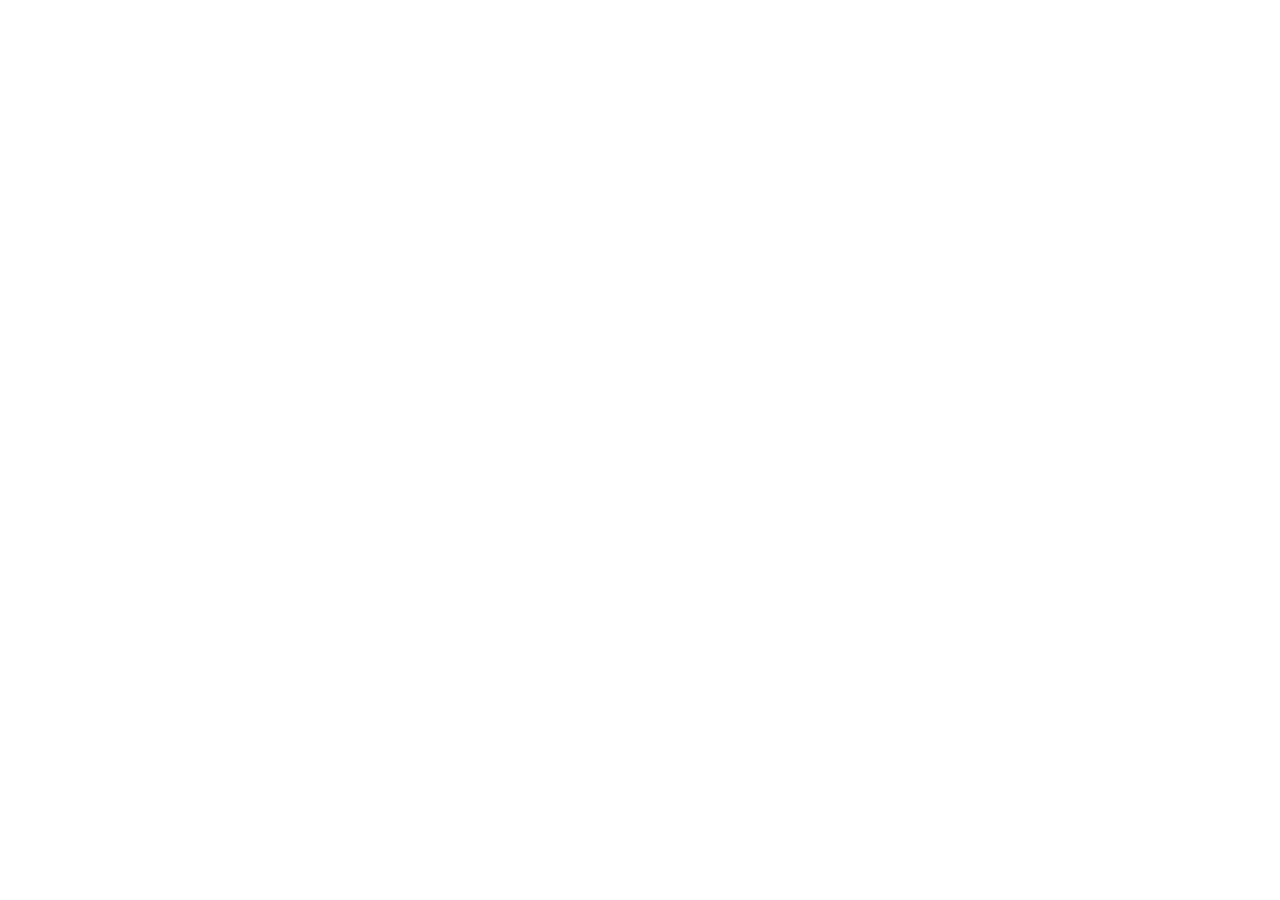
==== commit 46b4d38e: "feat: update StayWise React portal" ====
--- a/index.html
+++ b/index.html
@@ -1,299 +1,21 @@
 <!doctype html>
 <html lang="vi">
-<head>
-  <meta charset="utf-8">
-  <meta name="viewport" content="width=device-width, initial-scale=1">
-  <meta name="theme-color" content="#f5f7fb">
-  <title>StayWise — Dự đoán nhân viên nghỉ việc</title>
-  <link rel="preconnect" href="https://fonts.googleapis.com">
-  <link rel="preconnect" href="https://fonts.gstatic.com" crossorigin>
-  <link href="https://fonts.googleapis.com/css2?family=DM+Sans:wght@400;500;600;700&family=Manrope:wght@400;500;600;700;800&display=swap" rel="stylesheet">
-  <link rel="stylesheet" href="styles.css">
-</head>
-<body>
-  <section class="auth-screen" id="authView" aria-labelledby="authTitle">
-    <div class="auth-card">
-      <a class="brand auth-brand" href="#" aria-label="StayWise">
-        <span class="brand-mark"><span></span><span></span><span></span></span>
-        <span class="brand-name">staywise<span class="brand-dot">.</span></span>
-      </a>
-      <div class="auth-heading"><span class="eyebrow-dot"></span> CỔNG THÔNG TIN NHÂN SỰ</div>
-      <h1 id="authTitle">Chào mừng trở lại</h1>
-      <p class="page-subtitle" id="authSubtitle">Đăng nhập để tiếp tục tới không gian StayWise.</p>
-      <div class="auth-tabs" role="tablist">
-        <button class="auth-tab active" id="loginTab" type="button" role="tab" aria-selected="true">Đăng nhập</button>
-        <button class="auth-tab" id="registerTab" type="button" role="tab" aria-selected="false">Đăng ký nhân viên</button>
-      </div>
-      <form id="loginForm" class="auth-form">
-        <label class="form-field"><span>Email</span><input name="email" type="email" autocomplete="username" required maxlength="254"></label>
-        <label class="form-field"><span>Mật khẩu</span><input name="password" type="password" autocomplete="current-password" required maxlength="128"></label>
-        <button class="button button-primary wide-button" type="submit">Đăng nhập</button>
-      </form>
-      <form id="registerForm" class="auth-form hidden">
-        <label class="form-field"><span>Họ tên <i>*</i></span><input name="name" type="text" autocomplete="name" required maxlength="100"></label>
-        <label class="form-field"><span>Email công việc <i>*</i></span><input name="email" type="email" autocomplete="email" required maxlength="254"></label>
-        <label class="form-field"><span>Phòng ban</span><input name="department" type="text" placeholder="Ví dụ: Kỹ thuật" maxlength="80"></label>
-        <label class="form-field"><span>Mật khẩu (ít nhất 10 ký tự) <i>*</i></span><input name="password" type="password" autocomplete="new-password" required minlength="10" maxlength="128"></label>
-        <label class="form-field"><span>Xác nhận mật khẩu <i>*</i></span><input name="confirmPassword" type="password" autocomplete="new-password" required minlength="10" maxlength="128"></label>
-        <button class="button button-primary wide-button" type="submit">Tạo tài khoản nhân viên</button>
-        <p class="auth-note">Tài khoản đăng ký mới chỉ có quyền nhân viên. Admin được khởi tạo riêng.</p>
-      </form>
-      <p class="auth-error hidden" id="authError" role="alert"></p>
-      <p class="auth-footer">Dữ liệu tài khoản được lưu cục bộ trên máy chủ của ứng dụng.</p>
-    </div>
-  </section>
-  <div class="app-shell" id="appShell" hidden>
-    <aside class="sidebar" id="sidebar">
-      <a class="brand" href="#" aria-label="StayWise trang chủ">
-        <span class="brand-mark"><span></span><span></span><span></span></span>
-        <span class="brand-name">staywise<span class="brand-dot">.</span></span>
-      </a>
-      <div class="workspace-label">KHÔNG GIAN LÀM VIỆC</div>
-      <nav class="main-nav" aria-label="Điều hướng chính">
-        <button class="nav-item active" data-admin-only data-page="overview"><span class="nav-icon">◫</span><span>Tổng quan</span></button>
-        <button class="nav-item" data-admin-only data-page="employees"><span class="nav-icon">♙</span><span>Nhân viên</span><span class="nav-count" id="navEmployeeCount">0</span></button>
-        <button class="nav-item" data-admin-only data-page="predict"><span class="nav-icon">⌁</span><span>Dự đoán nghỉ việc</span><span class="nav-new">AI</span></button>
-        <button class="nav-item" data-admin-only data-page="history"><span class="nav-icon">◷</span><span>Lịch sử dự đoán</span><span class="nav-count" id="navPredictionCount">0</span></button>
-        <button class="nav-item" data-admin-only data-page="analytics"><span class="nav-icon">▥</span><span>Phân tích dữ liệu</span></button>
-        <button class="nav-item" data-admin-only data-page="model"><span class="nav-icon">◉</span><span>Mô hình ML</span></button>
-        <button class="nav-item employee-only" data-page="profile"><span class="nav-icon">♙</span><span>Tài khoản của tôi</span></button>
-        <button class="nav-item employee-only" data-page="my-history"><span class="nav-icon">◷</span><span>Lịch sử của tôi</span><span class="nav-count" id="myPredictionCount">0</span></button>
-      </nav>
-      <div class="sidebar-section-label" data-admin-only>QUẢN LÝ</div>
-      <nav class="main-nav" aria-label="Quản lý" data-admin-only>
-        <button class="nav-item" data-page="actions"><span class="nav-icon">♡</span><span>Kế hoạch giữ chân</span><span class="nav-count" id="actionCount">0</span></button>
-        <button class="nav-item" data-page="data"><span class="nav-icon">⇧</span><span>Dữ liệu &amp; báo cáo</span></button>
-        <button class="nav-item" data-page="admin"><span class="nav-icon">⚙</span><span>Tài khoản &amp; yêu cầu</span></button>
-      </nav>
-      <div class="sidebar-bottom" data-admin-only>
-        <div class="help-card">
-          <div class="help-icon">✳</div>
-          <strong>Đồ án học máy</strong>
-          <p>Dashboard minh họa phân tích nguy cơ nghỉ việc.</p>
-          <button class="help-link" data-page="model">Tìm hiểu mô hình <span>→</span></button>
-        </div>
-        <div class="profile">
-          <div class="avatar avatar-purple">SW</div>
-          <div class="profile-info"><strong id="sidebarUserName">Quản trị viên</strong><span id="sidebarUserRole">Quản trị hệ thống</span></div>
-          <button class="icon-button profile-menu" id="logoutButton" title="Đăng xuất" aria-label="Đăng xuất">↪</button>
-        </div>
-      </div>
-      <div class="sidebar-bottom employee-only" hidden>
-        <div class="profile"><div class="avatar avatar-purple" id="employeeAvatar">NV</div><div class="profile-info"><strong id="employeeSidebarName">Nhân viên</strong><span id="employeeSidebarEmail"></span></div><button class="icon-button profile-menu" id="employeeLogoutButton" title="Đăng xuất" aria-label="Đăng xuất">↪</button></div>
-      </div>
-    </aside>
+  <head>
+    <meta charset="UTF-8" />
+    <meta name="viewport" content="width=device-width, initial-scale=1.0" />
+    <title>StayWise — Cổng nhân viên & Quản lý tài khoản</title>
+    <meta name="description" content="Giao diện nhân viên StayWise với menu avatar tương tác, quản lý tài khoản, đổi ảnh đại diện, bảo mật và tiện ích cá nhân." />
+    <meta property="og:title" content="StayWise — Cổng nhân viên & Quản lý tài khoản" />
+    <meta property="og:description" content="Giao diện nhân viên StayWise với menu avatar tương tác, quản lý tài khoản, đổi ảnh đại diện, bảo mật và tiện ích cá nhân." />
+    <meta property="og:type" content="website" />
+    <meta name="twitter:card" content="summary_large_image" />
+    <link rel="preconnect" href="https://fonts.googleapis.com" />
+    <link rel="preconnect" href="https://fonts.gstatic.com" crossorigin />
+    <link href="https://fonts.googleapis.com/css2?family=DM+Sans:ital,opsz,wght@0,9..40,400..700;1,9..40,400..700&family=JetBrains+Mono:wght@400;500;600&family=Manrope:wght@500;600;700;800&display=swap" rel="stylesheet" />
+  </head>
+  <body>
+    <div id="root"></div>
+    <script type="module" src="/src/main.tsx"></script>
+  </body>
+</html>
 
-    <main class="main-area">
-      <header class="topbar">
-        <button class="icon-button mobile-menu" id="menuToggle" aria-label="Mở menu">☰</button>
-        <div class="breadcrumbs"><span>Không gian làm việc</span><span class="crumb-separator">/</span><strong id="breadcrumbCurrent">Tổng quan</strong></div>
-        <div class="topbar-actions">
-          <div class="data-status"><span class="status-dot"></span><span id="lastUpdated">Dữ liệu đã đồng bộ</span></div>
-          <button class="icon-button notification-button" id="notificationButton" data-admin-only title="Thông báo" aria-label="Thông báo">♧<i></i></button>
-          <div class="avatar avatar-purple top-avatar">SW</div>
-        </div>
-      </header>
-
-      <div class="page-content">
-        <section class="page-view active" id="page-overview" data-admin-only>
-          <div class="page-heading heading-with-action">
-            <div><div class="eyebrow"><span class="eyebrow-dot"></span> THỨ HAI, <span id="todayDate"></span></div><h1>Chào bạn, <span class="heading-name">đây là tổng quan</span> 👋</h1><p class="page-subtitle">Theo dõi sức khỏe nhân sự và chủ động giữ chân nhân tài.</p></div>
-            <div class="heading-actions"><button class="button button-secondary" id="overviewExport">↓ <span>Xuất báo cáo</span></button><button class="button button-primary" data-page="predict">＋ <span>Dự đoán mới</span></button></div>
-          </div>
-          <div class="demo-banner"><span class="banner-icon">ⓘ</span><div><strong>Chế độ dữ liệu minh họa</strong><span>Thông tin nhân viên và điểm rủi ro là dữ liệu mẫu phục vụ đồ án, không đại diện cho dự đoán đã được kiểm chứng trong thực tế.</span></div><button id="dismissBanner" aria-label="Đóng thông báo">×</button></div>
-          <div class="stats-grid">
-            <article class="stat-card"><div class="stat-top"><span>Tổng nhân viên</span><span class="stat-icon icon-blue">♙</span></div><div class="stat-value" id="totalEmployees">—</div><div class="stat-foot"><span class="stat-neutral">Đang theo dõi</span><span class="stat-foot-label">trong hệ thống</span></div><div class="sparkline spark-blue"><svg viewBox="0 0 100 28" aria-hidden="true"><path d="M1 22 C13 19 14 14 25 17 S37 21 47 12 60 17 70 9 83 11 99 3"/></svg></div></article>
-            <article class="stat-card"><div class="stat-top"><span>Nguy cơ nghỉ việc cao</span><span class="stat-icon icon-orange">⌁</span></div><div class="stat-value" id="highRiskCount">—<small> NV</small></div><div class="stat-foot"><span class="stat-warning"><span>↑</span> <span id="highRiskRate">—</span>%</span><span class="stat-foot-label">trên tổng nhân sự</span></div><div class="sparkline spark-orange"><svg viewBox="0 0 100 28" aria-hidden="true"><path d="M1 6 C12 9 16 20 26 15 S40 10 49 17 62 8 73 14 84 19 99 2"/></svg></div></article>
-            <article class="stat-card"><div class="stat-top"><span>Nguy cơ trung bình</span><span class="stat-icon icon-yellow">◷</span></div><div class="stat-value" id="mediumRiskCount">—<small> NV</small></div><div class="stat-foot"><span class="stat-neutral">Cần theo dõi</span><span class="stat-foot-label">trong tháng này</span></div><div class="sparkline spark-yellow"><svg viewBox="0 0 100 28" aria-hidden="true"><path d="M1 21 C13 17 16 9 27 14 S40 24 49 13 61 10 71 16 85 8 99 5"/></svg></div></article>
-            <article class="stat-card"><div class="stat-top"><span>Tỷ lệ nghỉ việc dự đoán</span><span class="stat-icon icon-green">↗</span></div><div class="stat-value" id="turnoverRate">—<small>%</small></div><div class="stat-foot"><span class="stat-positive"><span>◆</span> Dự đoán</span><span class="stat-foot-label">theo mô hình minh họa</span></div><div class="sparkline spark-green"><svg viewBox="0 0 100 28" aria-hidden="true"><path d="M1 5 C12 13 15 8 25 14 S39 8 50 19 62 13 72 17 85 21 99 10"/></svg></div></article>
-          </div>
-
-          <div class="dashboard-grid">
-            <article class="panel risk-panel">
-              <div class="panel-heading"><div><h2>Phân bố rủi ro nghỉ việc</h2><p>Tổng quan mức độ rủi ro nhân sự</p></div><button class="select-button" id="riskPeriod">Tháng này <span>⌄</span></button></div>
-              <div class="risk-chart-wrap">
-                <div class="donut-wrap"><div class="donut-chart" id="riskDonut"><div class="donut-center"><strong id="donutTotal">0</strong><span>nhân viên</span></div></div></div>
-                <div class="risk-legend">
-                  <div class="legend-row"><span class="legend-dot dot-low"></span><span class="legend-name">Rủi ro thấp</span><strong id="lowLegend">0</strong><small id="lowPercent">0%</small></div>
-                  <div class="legend-row"><span class="legend-dot dot-medium"></span><span class="legend-name">Rủi ro trung bình</span><strong id="mediumLegend">0</strong><small id="mediumPercent">0%</small></div>
-                  <div class="legend-row"><span class="legend-dot dot-high"></span><span class="legend-name">Rủi ro cao</span><strong id="highLegend">0</strong><small id="highPercent">0%</small></div>
-                  <div class="legend-note"><span>✦</span> Được phân loại dựa trên điểm rủi ro ước tính</div>
-                </div>
-              </div>
-            </article>
-            <article class="panel department-panel">
-              <div class="panel-heading"><div><h2>Rủi ro theo phòng ban</h2><p>Tỷ lệ nhân viên có rủi ro cao</p></div><button class="icon-button panel-more" title="Tùy chọn">···</button></div>
-              <div class="department-chart" id="departmentChart"></div>
-            </article>
-          </div>
-
-          <article class="panel employee-panel">
-            <div class="panel-heading employee-panel-heading"><div><h2>Nhân viên cần quan tâm</h2><p>Danh sách nhân viên có điểm rủi ro cao nhất</p></div><button class="text-button" data-page="employees">Xem tất cả <span>→</span></button></div>
-            <div class="table-scroll"><table class="data-table"><thead><tr><th>NHÂN VIÊN</th><th>PHÒNG BAN</th><th>THÂM NIÊN</th><th>ĐIỂM RỦI RO</th><th>MỨC ĐỘ</th><th></th></tr></thead><tbody id="highRiskTable"></tbody></table></div>
-          </article>
-          <footer class="page-footer"><span>© <span class="current-year"></span> StayWise · Đồ án Nhập môn Học máy</span><span>Dữ liệu mẫu · Chỉ dùng cho mục đích học tập</span></footer>
-        </section>
-
-        <section class="page-view" id="page-employees" data-admin-only>
-          <div class="page-heading heading-with-action"><div><div class="eyebrow"><span class="eyebrow-dot"></span> QUẢN LÝ NHÂN SỰ</div><h1>Danh sách nhân viên</h1><p class="page-subtitle">Quản lý hồ sơ và theo dõi nguy cơ nghỉ việc của từng nhân viên.</p></div><div class="heading-actions"><button class="button button-secondary" id="employeeExport">↓ <span>Xuất CSV</span></button><button class="button button-primary" id="addEmployeeButton">＋ <span>Thêm nhân viên</span></button></div></div>
-          <div class="employee-stats-strip"><div><span class="strip-number" id="employeePageTotal">0</span><span>Tổng nhân viên</span></div><div><span class="strip-number text-red" id="employeePageHigh">0</span><span>Rủi ro cao</span></div><div><span class="strip-number text-yellow" id="employeePageMedium">0</span><span>Rủi ro trung bình</span></div><div><span class="strip-number text-green" id="employeePageLow">0</span><span>Rủi ro thấp</span></div></div>
-          <article class="panel full-table-panel">
-            <div class="table-toolbar"><div class="search-wrap"><span>⌕</span><input id="employeeSearch" type="search" placeholder="Tìm tên, email, phòng ban..." aria-label="Tìm nhân viên"></div><div class="table-filters"><select id="departmentFilter" aria-label="Lọc phòng ban"><option value="">Tất cả phòng ban</option></select><select id="riskFilter" aria-label="Lọc mức độ"><option value="">Tất cả mức độ</option><option value="high">Rủi ro cao</option><option value="medium">Rủi ro trung bình</option><option value="low">Rủi ro thấp</option></select><select id="employeeSort" aria-label="Sắp xếp nhân viên"><option value="risk-desc">Rủi ro cao nhất</option><option value="risk-asc">Rủi ro thấp nhất</option><option value="name-asc">Tên A–Z</option><option value="tenure-desc">Thâm niên lâu nhất</option></select><select id="pageSize" aria-label="Số nhân viên mỗi trang"><option value="10">10 / trang</option><option value="25">25 / trang</option><option value="50">50 / trang</option></select><button class="icon-button filter-reset" id="resetFilters" title="Xóa bộ lọc">⟳</button></div></div>
-            <div class="table-scroll"><table class="data-table employee-data-table"><thead><tr><th>NHÂN VIÊN</th><th>PHÒNG BAN</th><th>CHỨC VỤ</th><th>THÂM NIÊN</th><th>MỨC HÀI LÒNG</th><th>ĐIỂM RỦI RO</th><th>MỨC ĐỘ</th><th></th></tr></thead><tbody id="employeeTable"></tbody></table></div>
-            <div class="table-empty hidden" id="emptyEmployees"><span>⌕</span><strong>Không tìm thấy nhân viên</strong><p>Thử thay đổi từ khóa tìm kiếm hoặc bộ lọc.</p></div>
-            <div class="table-pagination"><span id="employeeResultCount">Hiển thị 0 nhân viên</span><div id="employeePagination"></div></div>
-          </article>
-          <footer class="page-footer"><span>© <span class="current-year"></span> StayWise · Đồ án Nhập môn Học máy</span><span>Dữ liệu mẫu · Chỉ dùng cho mục đích học tập</span></footer>
-        </section>
-
-        <section class="page-view" id="page-predict" data-admin-only>
-          <div class="page-heading"><div><div class="eyebrow"><span class="eyebrow-dot"></span> CÔNG CỤ HỌC MÁY</div><h1>Dự đoán nguy cơ nghỉ việc</h1><p class="page-subtitle">Nhập thông tin nhân viên để ước tính mức độ rủi ro và xem các yếu tố ảnh hưởng.</p></div></div>
-          <div class="prediction-layout">
-            <article class="panel prediction-form-panel">
-              <div class="panel-heading"><div><h2>Thông tin nhân viên</h2><p>Điền các đặc trưng để chạy dự đoán minh họa</p></div><span class="step-badge">BƯỚC 1 / 2</span></div>
-              <form id="predictionForm">
-                <div class="form-grid">
-                  <label class="form-field form-full"><span>Tên nhân viên <i>*</i></span><input id="predName" type="text" placeholder="Ví dụ: Nguyễn Minh Anh" required></label>
-                  <label class="form-field"><span>Tuổi</span><div class="input-suffix"><input id="predAge" type="number" min="18" max="70" value="30"><span>tuổi</span></div></label>
-                  <label class="form-field"><span>Phòng ban</span><select id="predDepartment"><option>Kỹ thuật</option><option>Kinh doanh</option><option>Nhân sự</option><option>Marketing</option><option>Tài chính</option><option>Vận hành</option></select></label>
-                  <label class="form-field"><span>Chức vụ</span><select id="predRole"><option>Chuyên viên</option><option>Nhân viên</option><option>Trưởng nhóm</option><option>Quản lý</option><option>Thực tập sinh</option></select></label>
-                  <label class="form-field"><span>Thâm niên</span><div class="input-suffix"><input id="predTenure" type="number" min="0" max="40" value="3"><span>năm</span></div></label>
-                  <label class="form-field"><span>Mức lương hàng tháng</span><div class="input-suffix"><input id="predSalary" type="number" min="1000" max="100000" step="500" value="12000"><span>USD</span></div></label>
-                  <label class="form-field"><span>Hài lòng công việc <b id="satisfactionValue">3</b></span><div class="range-wrap"><span>1 · Thấp</span><input id="predSatisfaction" type="range" min="1" max="5" value="3"><span>5 · Cao</span></div></label>
-                  <label class="form-field"><span>Cân bằng công việc / cuộc sống <b id="balanceValue">3</b></span><div class="range-wrap"><span>1 · Thấp</span><input id="predBalance" type="range" min="1" max="5" value="3"><span>5 · Cao</span></div></label>
-                  <label class="form-field"><span>Số giờ làm thêm / tuần</span><div class="input-suffix"><input id="predOvertime" type="number" min="0" max="80" value="5"><span>giờ</span></div></label>
-                  <label class="form-field"><span>Khoảng cách đi làm</span><div class="input-suffix"><input id="predDistance" type="number" min="0" max="200" value="10"><span>km</span></div></label>
-                </div>
-                <div class="form-note"><span>ⓘ</span> Không nhập thông tin định danh nhạy cảm. Kết quả chỉ mang tính tham khảo trong phạm vi đồ án.</div>
-                <button class="button button-primary predict-submit" type="submit"><span>✦</span> Phân tích nguy cơ nghỉ việc <span>→</span></button>
-              </form>
-            </article>
-            <aside class="panel prediction-info-panel"><div class="info-orbit"><div class="orbit-center">✦</div><span class="orbit-chip chip-one">DATA</span><span class="orbit-chip chip-two">ML</span><span class="orbit-chip chip-three">HR</span></div><h3>Ra quyết định dựa trên dữ liệu</h3><p>Mô hình đánh giá nhiều yếu tố nhân sự để đưa ra xác suất ước tính có thể giải thích.</p><div class="info-divider"></div><div class="info-feature"><span class="feature-check">✓</span><div><strong>Dễ hiểu, minh bạch</strong><span>Xem các yếu tố làm tăng hoặc giảm rủi ro.</span></div></div><div class="info-feature"><span class="feature-check">✓</span><div><strong>Hướng đến hành động</strong><span>Gợi ý cách hỗ trợ phù hợp với từng người.</span></div></div><div class="info-feature"><span class="feature-check">✓</span><div><strong>Tôn trọng quyền riêng tư</strong><span>Kết quả được lưu trên backend cục bộ.</span></div></div><div class="info-caution"><strong>✦ Ghi chú học thuật</strong><span>Điểm số sử dụng công thức mô phỏng để minh họa quy trình; không phải kết quả huấn luyện từ dữ liệu doanh nghiệp.</span></div></aside>
-          </div>
-          <article class="panel prediction-result hidden" id="predictionResult">
-            <div class="result-topline"><span class="step-badge">BƯỚC 2 / 2 · KẾT QUẢ</span><button class="icon-button" id="closeResult" aria-label="Đóng kết quả">×</button></div>
-            <div class="result-layout"><div class="result-score"><div class="result-score-caption">XÁC SUẤT NGHỈ VIỆC ƯỚC TÍNH</div><div class="result-score-number" id="resultPercent">0%</div><div class="risk-badge" id="resultBadge">Rủi ro thấp</div><div class="result-score-name" id="resultName"></div></div><div class="result-details"><h3>Yếu tố ảnh hưởng đến kết quả</h3><p>Đây là các yếu tố được biểu diễn trong công thức mô phỏng.</p><div id="factorList" class="factor-list"></div><div class="result-recommendation" id="resultRecommendation"></div><div class="result-actions"><button class="button button-secondary" id="savePrediction">Lưu vào danh sách nhân viên</button><button class="button button-text" id="printPrediction">In kết quả</button></div></div></div>
-          </article>
-          <footer class="page-footer"><span>© <span class="current-year"></span> StayWise · Đồ án Nhập môn Học máy</span><span>Dữ liệu mẫu · Chỉ dùng cho mục đích học tập</span></footer>
-        </section>
-
-        <section class="page-view" id="page-history" data-admin-only>
-          <div class="page-heading heading-with-action"><div><div class="eyebrow"><span class="eyebrow-dot"></span> THEO DÕI PHÂN TÍCH</div><h1>Lịch sử dự đoán</h1><p class="page-subtitle">Xem lại các lần phân tích trước đây, mức rủi ro và thời điểm thực hiện.</p></div><div class="heading-actions"><button class="button button-secondary" id="exportHistory">↓ Xuất CSV</button><button class="button button-secondary" id="clearHistory">Xóa lịch sử</button><button class="button button-primary" data-page="predict">＋ Dự đoán mới</button></div></div>
-          <div class="history-summary"><article class="panel"><span class="data-card-icon icon-purple">◷</span><span>Tổng lần dự đoán</span><strong id="historyCount">0</strong><small>được lưu trên máy</small></article><article class="panel"><span class="data-card-icon icon-orange">⌁</span><span>Rủi ro trung bình</span><strong id="historyAverageRisk">—</strong><small>trên lịch sử hiện có</small></article><article class="panel"><span class="data-card-icon icon-blue">♙</span><span>Nhân viên đã phân tích</span><strong id="historyUniquePeople">0</strong><small>tên nhân viên khác nhau</small></article></div>
-          <article class="panel full-table-panel history-panel"><div class="panel-heading"><div><h2>Các lần dự đoán gần đây</h2><p>Chọn “Xem” để mở lại kết quả và các yếu tố ảnh hưởng.</p></div></div><div class="table-scroll"><table class="data-table history-table"><thead><tr><th>THỜI GIAN</th><th>NHÂN VIÊN</th><th>PHÒNG BAN</th><th>ĐIỂM RỦI RO</th><th>MỨC ĐỘ</th><th></th></tr></thead><tbody id="historyTable"></tbody></table></div></article>
-          <div class="academic-note"><span>ⓘ</span><div><strong>Lưu ý</strong><p>Lịch sử chỉ lưu thông tin phục vụ đồ án trên máy chạy backend. Kết quả không phải dự đoán đã được kiểm chứng bằng dữ liệu thực tế.</p></div></div>
-          <footer class="page-footer"><span>© <span class="current-year"></span> StayWise · Đồ án Nhập môn Học máy</span><span>Dữ liệu mẫu · Chỉ dùng cho mục đích học tập</span></footer>
-        </section>
-
-        <section class="page-view" id="page-analytics" data-admin-only>
-          <div class="page-heading heading-with-action"><div><div class="eyebrow"><span class="eyebrow-dot"></span> THÔNG TIN CHI TIẾT</div><h1>Phân tích dữ liệu</h1><p class="page-subtitle">Khám phá các xu hướng và yếu tố liên quan đến nguy cơ nghỉ việc.</p></div><button class="button button-secondary" id="analyticsExport">↓ <span>Xuất báo cáo</span></button></div>
-          <div class="analytics-metrics"><article class="panel metric-card"><span>Điểm hài lòng trung bình</span><strong id="avgSatisfaction">—</strong><small>trên thang điểm 5</small><div class="metric-progress"><i id="satisfactionProgress"></i></div></article><article class="panel metric-card"><span>Thâm niên trung bình</span><strong id="avgTenure">—</strong><small>năm làm việc</small><div class="metric-progress progress-purple"><i id="tenureProgress"></i></div></article><article class="panel metric-card"><span>Lương trung bình</span><strong id="avgSalary">—</strong><small>USD / tháng (dữ liệu mẫu)</small><div class="metric-progress progress-green"><i id="salaryProgress"></i></div></article><article class="panel metric-card"><span>Tỷ lệ làm thêm</span><strong id="overtimeRate">—</strong><small>nhân viên làm thêm nhiều</small><div class="metric-progress progress-orange"><i id="overtimeProgress"></i></div></article></div>
-          <div class="analytics-grid"><article class="panel analytics-chart-panel"><div class="panel-heading"><div><h2>Điểm rủi ro theo phòng ban</h2><p>So sánh số lượng nhân sự ở từng mức rủi ro</p></div><div class="mini-legend"><span><i class="legend-square square-low"></i>Thấp</span><span><i class="legend-square square-medium"></i>Trung bình</span><span><i class="legend-square square-high"></i>Cao</span></div></div><div class="stacked-chart" id="stackedChart"></div></article>
-            <article class="panel factors-panel"><div class="panel-heading"><div><h2>Yếu tố liên quan</h2><p>Theo công thức mô phỏng hiện tại</p></div></div><div id="globalFactors"></div><div class="factor-disclaimer">Mức độ ảnh hưởng được xác định trước để minh họa, không suy ra từ dữ liệu thật.</div></article></div>
-          <article class="panel insight-panel"><div class="insight-icon">✦</div><div><span class="insight-label">GỢI Ý PHÂN TÍCH</span><h2 id="insightTitle">Phân tích dữ liệu nhân sự của bạn</h2><p id="insightText">Thêm dữ liệu nhân viên hoặc sử dụng bộ dữ liệu mẫu để xem các xu hướng và tín hiệu rủi ro.</p></div><button class="button button-secondary" data-page="actions">Xem kế hoạch giữ chân →</button></article>
-          <footer class="page-footer"><span>© <span class="current-year"></span> StayWise · Đồ án Nhập môn Học máy</span><span>Dữ liệu mẫu · Chỉ dùng cho mục đích học tập</span></footer>
-        </section>
-
-        <section class="page-view" id="page-model" data-admin-only>
-          <div class="page-heading"><div><div class="eyebrow"><span class="eyebrow-dot"></span> TÌM HIỂU HỌC MÁY</div><h1>Mô hình dự đoán</h1><p class="page-subtitle">Tìm hiểu cách bài toán dự đoán nhân viên nghỉ việc được mô hình hóa.</p></div></div>
-          <div class="model-hero"><div><span class="model-hero-label">MÔ HÌNH MINH HỌA</span><h2>Logistic Regression</h2><p>Phân loại nhị phân, ước tính xác suất một nhân viên có thể nghỉ việc dựa trên các đặc trưng nhân sự.</p><div class="model-tags"><span>Phân loại nhị phân</span><span>Dễ giải thích</span><span>Học có giám sát</span></div></div><div class="model-visual"><div class="model-node node-input">Đặc trưng<br><small>X</small></div><span class="model-arrow">→</span><div class="model-node node-process">σ (wX + b)<br><small>Sigmoid</small></div><span class="model-arrow">→</span><div class="model-node node-output">P nghỉ việc<br><small>0 — 100%</small></div></div></div>
-          <div class="model-cards"><article class="panel"><div class="model-card-icon model-icon-blue">ƒ(x)</div><h3>1. Đầu vào</h3><p>Các đặc trưng ví dụ: mức hài lòng, thâm niên, số giờ làm thêm, lương, tuổi và khoảng cách đi làm.</p></article><article class="panel"><div class="model-card-icon model-icon-purple">Σ</div><h3>2. Tính xác suất</h3><p>Mô hình tuyến tính kết hợp trọng số đặc trưng, sau đó dùng hàm sigmoid để chuyển thành xác suất từ 0 đến 1.</p></article><article class="panel"><div class="model-card-icon model-icon-green">◉</div><h3>3. Phân loại</h3><p>Minh họa ngưỡng: thấp dưới 35%, trung bình từ 35% đến dưới 65%, cao từ 65% trở lên.</p></article></div>
-          <article class="panel formula-panel"><div class="panel-heading"><div><h2>Công thức Logistic Regression</h2><p>Biểu diễn toán học của mô hình phân loại nhị phân</p></div><span class="formula-label">CÔNG THỨC</span></div><div class="formula-box">P(y = 1 | x) = <span class="formula-fraction"><span>1</span><span>1 + e<sup>−(w₀ + w₁x₁ + w₂x₂ + … + wₙxₙ)</sup></span></span></div><div class="formula-explainer"><div><strong>y = 1</strong><span>Nhân viên nghỉ việc</span></div><div><strong>x₁ … xₙ</strong><span>Các đặc trưng đầu vào</span></div><div><strong>w₀ … wₙ</strong><span>Trọng số cần học</span></div><div><strong>σ(z)</strong><span>Hàm sigmoid</span></div></div></article>
-          <div class="model-bottom-grid"><article class="panel"><div class="panel-heading"><div><h2>Chỉ số đánh giá mô hình</h2><p>Ví dụ về các chỉ số cần xem xét khi huấn luyện</p></div></div><div class="evaluation-list"><div><span>Accuracy</span><div class="evaluation-track"><i style="width:82%"></i></div><strong>—</strong></div><div><span>Precision</span><div class="evaluation-track track-purple"><i style="width:74%"></i></div><strong>—</strong></div><div><span>Recall</span><div class="evaluation-track track-orange"><i style="width:68%"></i></div><strong>—</strong></div><div><span>F1-score</span><div class="evaluation-track track-green"><i style="width:71%"></i></div><strong>—</strong></div></div><div class="factor-disclaimer">Chưa đánh giá bằng dữ liệu gán nhãn thực tế; không hiển thị chỉ số giả lập.</div></article><article class="panel model-learning"><div class="panel-heading"><div><h2>Quy trình thực hiện đồ án</h2><p>Các bước phát triển mô hình đầy đủ</p></div></div><ol><li><span>01</span><div><strong>Thu thập &amp; khám phá dữ liệu</strong><small>Kiểm tra phân phối, giá trị thiếu, mất cân bằng lớp.</small></div></li><li><span>02</span><div><strong>Tiền xử lý &amp; chia tập dữ liệu</strong><small>Mã hóa biến phân loại, chuẩn hóa và chia train/test.</small></div></li><li><span>03</span><div><strong>Huấn luyện &amp; đánh giá</strong><small>Huấn luyện Logistic Regression, đánh giá trên tập test.</small></div></li><li><span>04</span><div><strong>Triển khai &amp; giám sát</strong><small>Đưa mô hình đã huấn luyện vào ứng dụng.</small></div></li></ol></article></div>
-          <div class="academic-note"><span>ⓘ</span><div><strong>Lưu ý về tính trung thực học thuật</strong><p>Ứng dụng này là giao diện minh họa phục vụ bài tập lớn. Dữ liệu mẫu và công thức ước tính không thay thế mô hình được huấn luyện, kiểm thử và đánh giá từ bộ dữ liệu thực tế (ví dụ IBM HR Analytics). Không sử dụng kết quả để đưa ra quyết định nhân sự thật.</p></div></div>
-          <footer class="page-footer"><span>© <span class="current-year"></span> StayWise · Đồ án Nhập môn Học máy</span><span>Dữ liệu mẫu · Chỉ dùng cho mục đích học tập</span></footer>
-        </section>
-
-        <section class="page-view" id="page-actions" data-admin-only>
-          <div class="page-heading"><div><div class="eyebrow"><span class="eyebrow-dot"></span> HÀNH ĐỘNG NHÂN SỰ</div><h1>Kế hoạch giữ chân nhân tài</h1><p class="page-subtitle">Biến tín hiệu rủi ro thành các cuộc trò chuyện hỗ trợ, tôn trọng và chủ động.</p></div></div>
-          <div class="action-callout"><span>♡</span><div><strong>Tiếp cận bằng sự thấu hiểu</strong><p>Điểm rủi ro chỉ là tín hiệu tham khảo. Trao đổi trực tiếp, bảo mật và lắng nghe nhân viên trước khi hành động.</p></div></div>
-          <div class="action-summary-grid"><article class="panel action-summary"><span class="action-summary-icon action-high">!</span><div><strong id="actionHighCount">0</strong><span>Nhân viên rủi ro cao</span></div></article><article class="panel action-summary"><span class="action-summary-icon action-medium">◷</span><div><strong id="actionMediumCount">0</strong><span>Cần theo dõi thêm</span></div></article><article class="panel action-summary"><span class="action-summary-icon action-low">✓</span><div><strong id="actionLowCount">0</strong><span>Đang ổn định</span></div></article></div>
-          <div class="action-columns"><article class="panel action-plan-card"><div class="panel-heading"><div><h2>Ưu tiên hỗ trợ</h2><p>Đề xuất trao đổi riêng, không dùng làm căn cứ xử phạt.</p></div><span class="priority-pill priority-high-pill">ƯU TIÊN</span></div><div id="highActionList"></div></article><article class="panel action-plan-card"><div class="panel-heading"><div><h2>Theo dõi định kỳ</h2><p>Đề xuất hỏi thăm và rà soát điều kiện làm việc.</p></div><span class="priority-pill priority-medium-pill">THEO DÕI</span></div><div id="mediumActionList"></div></article></div>
-          <article class="panel retention-guide"><div class="panel-heading"><div><h2>Gợi ý cuộc trò chuyện giữ chân</h2><p>Tiếp cận với tinh thần hỗ trợ, không quy chụp nhân viên.</p></div></div><div class="guide-grid"><div><span>01</span><strong>Lắng nghe cởi mở</strong><p>Điều gì đang khiến bạn cảm thấy khó khăn trong công việc gần đây?</p></div><div><span>02</span><strong>Khám phá động lực</strong><p>Điều gì sẽ giúp bạn cảm thấy hài lòng và phát triển hơn?</p></div><div><span>03</span><strong>Cùng thống nhất bước tiếp</strong><p>Chúng ta có thể cùng thử thay đổi nào trong tháng tới?</p></div></div></article>
-          <footer class="page-footer"><span>© <span class="current-year"></span> StayWise · Đồ án Nhập môn Học máy</span><span>Dữ liệu mẫu · Chỉ dùng cho mục đích học tập</span></footer>
-        </section>
-
-        <section class="page-view" id="page-data" data-admin-only>
-          <div class="page-heading"><div><div class="eyebrow"><span class="eyebrow-dot"></span> QUẢN LÝ DỮ LIỆU</div><h1>Dữ liệu &amp; báo cáo</h1><p class="page-subtitle">Nhập bộ dữ liệu nhân viên, tải bản sao hoặc khôi phục dữ liệu mẫu.</p></div></div>
-          <div class="data-overview-grid"><article class="panel data-overview-card"><div class="data-card-icon icon-blue">♙</div><span>Nhân viên hiện có</span><strong id="dataTotal">0</strong><small>hồ sơ trên ứng dụng</small></article><article class="panel data-overview-card"><div class="data-card-icon icon-green">◷</div><span>Cập nhật gần nhất</span><strong class="data-date" id="dataUpdatedAt">Chưa có</strong><small>lưu trong thư mục data</small></article><article class="panel data-overview-card"><div class="data-card-icon icon-purple">▤</div><span>Định dạng dữ liệu</span><strong class="data-format">CSV / JSON</strong><small>UTF-8, hỗ trợ dấu tiếng Việt</small></article></div>
-          <div class="data-tools-grid"><article class="panel data-tool-card"><div class="tool-illustration upload-illustration">↑</div><h2>Nhập dữ liệu nhân viên</h2><p>Tải lên tệp CSV để thêm hồ sơ vào ứng dụng. Các cột cần có: name, department, role, tenure, satisfaction, salary, overtime, distance.</p><label class="button button-primary upload-button" for="csvUpload">Chọn tệp CSV <span>↑</span></label><input id="csvUpload" type="file" accept=".csv,text/csv" class="visually-hidden"><div class="tool-hint" id="uploadHint">Tối đa 2 MB · Tệp CSV UTF-8</div><button class="button button-text template-download" id="templateDownload">↓ Tải tệp CSV mẫu</button></article><article class="panel data-tool-card"><div class="tool-illustration export-illustration">↓</div><h2>Xuất dữ liệu</h2><p>Tải hồ sơ nhân viên hiện có về máy dưới dạng CSV hoặc sao lưu toàn bộ dữ liệu thành JSON.</p><button class="button button-secondary wide-button" id="dataExportCsv">↓ Xuất danh sách nhân viên (CSV)</button><button class="button button-secondary wide-button" id="dataExportJson">↓ Sao lưu dữ liệu (JSON)</button><div class="tool-hint">Dữ liệu được lưu cục bộ trên máy chạy backend.</div></article><article class="panel data-tool-card reset-card"><div class="tool-illustration reset-illustration">⟳</div><h2>Khôi phục dữ liệu mẫu</h2><p>Xóa các thay đổi cục bộ và nạp lại danh sách nhân viên minh họa ban đầu.</p><button class="button button-secondary wide-button" id="resetData">Khôi phục bộ dữ liệu mẫu</button><div class="tool-hint">Hành động này sẽ thay thế dữ liệu hiện tại trên backend.</div></article></div>
-          <article class="panel csv-guide"><div class="panel-heading"><div><h2>Định dạng tệp CSV</h2><p>Ứng dụng nhận các cột dưới đây; các trường số có thể để trống.</p></div></div><div class="csv-columns"><code>name</code><code>department</code><code>role</code><code>tenure</code><code>satisfaction</code><code>salary</code><code>overtime</code><code>distance</code></div><p>Ví dụ: <code>Nguyễn Minh Anh,Kỹ thuật,Chuyên viên,3,4,12000,5,10</code></p><div class="data-privacy-note"><span>♧</span> Dữ liệu được lưu trên máy đang chạy backend. Tệp CSV được gửi đến API cục bộ để kiểm tra và lưu.</div></article>
-          <footer class="page-footer"><span>© <span class="current-year"></span> StayWise · Đồ án Nhập môn Học máy</span><span>Dữ liệu mẫu · Chỉ dùng cho mục đích học tập</span></footer>
-        </section>
-
-        <section class="page-view" id="page-profile">
-          <div class="page-heading"><div><div class="eyebrow"><span class="eyebrow-dot"></span> KHÔNG GIAN CÁ NHÂN</div><h1>Tài khoản của tôi</h1><p class="page-subtitle">Quản lý thông tin, cập nhật hồ sơ và trao đổi với quản trị viên.</p></div></div>
-          <div class="employee-account-summary"><article class="panel"><span>Mức rủi ro tham khảo hiện tại</span><strong id="myRiskScore">—</strong><small>Chỉ mang tính minh họa, không dùng cho quyết định nhân sự.</small></article><article class="panel"><span>Lịch sử phân tích cá nhân</span><strong id="myRiskHistoryCount">0</strong><small>Số lần dự đoán thuộc tài khoản của bạn.</small></article></div>
-          <div class="account-settings-grid">
-            <form class="panel account-form" id="myProfileForm"><div class="panel-heading"><div><h2>Hồ sơ cá nhân</h2><p>Cập nhật thông tin liên hệ và các yếu tố công việc của bạn.</p></div></div>
-              <div class="form-grid">
-                <label class="form-field"><span>Họ tên <i>*</i></span><input name="name" required maxlength="100"></label>
-                <label class="form-field"><span>Email <i>*</i></span><input name="email" type="email" required maxlength="254"></label>
-                <label class="form-field"><span>Phòng ban</span><input name="department" maxlength="80"></label>
-                <label class="form-field"><span>Thâm niên (năm)</span><input name="tenure" type="number" min="0" max="40" step="0.1"></label>
-                <label class="form-field"><span>Tuổi</span><input name="age" type="number" min="18" max="90"></label>
-                <label class="form-field"><span>Lương tháng (USD)</span><input name="salary" type="number" min="0" max="1000000"></label>
-                <label class="form-field"><span>Giờ làm thêm / tuần</span><input name="overtime" type="number" min="0" max="100"></label>
-                <label class="form-field"><span>Khoảng cách (km)</span><input name="distance" type="number" min="0" max="1000"></label>
-                <label class="form-field"><span>Mức hài lòng (1–5)</span><input name="satisfaction" type="number" min="1" max="5"></label>
-                <label class="form-field"><span>Cân bằng công việc (1–5)</span><input name="balance" type="number" min="1" max="5"></label>
-              </div><button class="button button-primary" type="submit">Lưu hồ sơ</button>
-            </form>
-            <div class="account-side-stack">
-              <form class="panel account-form" id="passwordForm"><div class="panel-heading"><div><h2>Đổi mật khẩu</h2><p>Dùng mật khẩu dài ít nhất 10 ký tự.</p></div></div><label class="form-field"><span>Mật khẩu hiện tại</span><input name="currentPassword" type="password" required autocomplete="current-password"></label><label class="form-field"><span>Mật khẩu mới</span><input name="newPassword" type="password" required minlength="10" maxlength="128" autocomplete="new-password"></label><label class="form-field"><span>Nhập lại mật khẩu mới</span><input name="confirmPassword" type="password" required minlength="10" maxlength="128" autocomplete="new-password"></label><button class="button button-secondary" type="submit">Cập nhật mật khẩu</button></form>
-              <form class="panel account-form" id="supportForm"><div class="panel-heading"><div><h2>Gửi yêu cầu hỗ trợ</h2><p>Chỉ quản trị viên mới xem được nội dung bạn gửi.</p></div></div><label class="form-field"><span>Tiêu đề</span><input name="subject" required maxlength="120"></label><label class="form-field"><span>Nội dung</span><textarea name="message" rows="4" required maxlength="2000"></textarea></label><button class="button button-secondary" type="submit">Gửi cho admin</button></form>
-            </div>
-          </div>
-          <article class="panel full-table-panel account-requests"><div class="panel-heading"><div><h2>Yêu cầu hỗ trợ của tôi</h2><p>Theo dõi trạng thái các yêu cầu đã gửi.</p></div></div><div class="table-scroll"><table class="data-table"><thead><tr><th>THỜI GIAN</th><th>TIÊU ĐỀ</th><th>NỘI DUNG</th><th>TRẠNG THÁI</th></tr></thead><tbody id="mySupportRequests"></tbody></table></div></article>
-        </section>
-        <section class="page-view" id="page-my-history">
-          <div class="page-heading"><div><div class="eyebrow"><span class="eyebrow-dot"></span> RIÊNG TƯ CÁ NHÂN</div><h1>Lịch sử của tôi</h1><p class="page-subtitle">Chỉ hiển thị những lần phân tích được thực hiện trong tài khoản này.</p></div><button class="button button-primary" id="myRiskCheck">Cập nhật dự đoán của tôi</button></div>
-          <div class="employee-account-summary"><article class="panel"><span>Tổng lần dự đoán cá nhân</span><strong id="myHistoryCount">0</strong><small>Lưu trữ trong ứng dụng.</small></article><article class="panel"><span>Rủi ro trung bình</span><strong id="myAverageRisk">—</strong><small>Trên các lần dự đoán cá nhân.</small></article></div>
-          <article class="panel full-table-panel"><div class="table-scroll"><table class="data-table"><thead><tr><th>THỜI GIAN</th><th>ĐIỂM RỦI RO</th><th>MỨC ĐỘ</th></tr></thead><tbody id="myHistoryTable"></tbody></table></div></article>
-          <div class="academic-note"><span>ⓘ</span><div><strong>Quyền riêng tư</strong><p>Nhân viên chỉ xem được lịch sử dự đoán gắn với tài khoản của mình. Kết quả vẫn là công thức minh họa, không phải đánh giá đã được kiểm chứng.</p></div></div>
-        </section>
-        <section class="page-view" id="page-admin" data-admin-only>
-          <div class="page-heading"><div><div class="eyebrow"><span class="eyebrow-dot"></span> QUẢN TRỊ HỆ THỐNG</div><h1>Tài khoản &amp; yêu cầu hỗ trợ</h1><p class="page-subtitle">Quản lý quyền truy cập và xử lý yêu cầu từ nhân viên.</p></div></div>
-          <form class="panel account-form admin-password-form" id="adminPasswordForm"><div class="panel-heading"><div><h2>Bảo mật tài khoản admin</h2><p>Đổi mật khẩu quản trị viên hiện tại.</p></div></div><div class="form-grid"><label class="form-field"><span>Mật khẩu hiện tại</span><input name="currentPassword" type="password" required autocomplete="current-password"></label><label class="form-field"><span>Mật khẩu mới</span><input name="newPassword" type="password" required minlength="10" maxlength="128" autocomplete="new-password"></label><label class="form-field"><span>Nhập lại mật khẩu mới</span><input name="confirmPassword" type="password" required minlength="10" maxlength="128" autocomplete="new-password"></label></div><button class="button button-secondary" type="submit">Cập nhật mật khẩu admin</button></form>
-          <article class="panel full-table-panel"><div class="panel-heading"><div><h2>Tài khoản người dùng</h2><p>Quyền admin không thể tự đăng ký; chỉ cấp cho người đáng tin cậy.</p></div></div><div class="table-scroll"><table class="data-table"><thead><tr><th>NGƯỜI DÙNG</th><th>VAI TRÒ</th><th>TRẠNG THÁI</th><th>NGÀY TẠO</th><th></th></tr></thead><tbody id="adminAccountsTable"></tbody></table></div></article>
-          <article class="panel full-table-panel admin-requests"><div class="panel-heading"><div><h2>Yêu cầu hỗ trợ</h2><p>Thông tin nhân viên gửi riêng tới quản trị viên.</p></div></div><div class="table-scroll"><table class="data-table"><thead><tr><th>NHÂN VIÊN</th><th>YÊU CẦU</th><th>NỘI DUNG</th><th>NGÀY GỬI</th><th>TRẠNG THÁI</th></tr></thead><tbody id="adminSupportTable"></tbody></table></div></article>
-        </section>
-      </div>
-    </main>
-  </div>
-
-  <div class="toast-container" id="toastContainer" aria-live="polite"></div>
-  <dialog class="employee-dialog" id="employeeDialog">
-    <form id="addEmployeeForm" method="dialog">
-      <div class="dialog-heading"><div><span class="eyebrow">HỒ SƠ NHÂN VIÊN</span><h2 id="employeeDialogTitle">Thêm nhân viên</h2></div><button type="button" class="icon-button dialog-close" id="closeEmployeeDialog" aria-label="Đóng">×</button></div>
-      <div class="form-grid">
-        <label class="form-field form-full"><span>Họ và tên <i>*</i></span><input id="newName" required placeholder="Nguyễn Minh Anh"></label>
-        <label class="form-field"><span>Email</span><input id="newEmail" type="email" placeholder="ten@congty.vn"></label>
-        <label class="form-field"><span>Phòng ban</span><select id="newDepartment"><option>Kỹ thuật</option><option>Kinh doanh</option><option>Nhân sự</option><option>Marketing</option><option>Tài chính</option><option>Vận hành</option></select></label>
-        <label class="form-field"><span>Chức vụ</span><select id="newRole"><option>Chuyên viên</option><option>Nhân viên</option><option>Trưởng nhóm</option><option>Quản lý</option><option>Thực tập sinh</option></select></label>
-        <label class="form-field"><span>Thâm niên (năm)</span><input id="newTenure" type="number" min="0" max="40" value="1"></label>
-        <label class="form-field"><span>Hài lòng (1–5)</span><input id="newSatisfaction" type="number" min="1" max="5" value="3"></label>
-        <label class="form-field"><span>Lương / tháng (USD)</span><input id="newSalary" type="number" min="0" value="8000"></label>
-        <label class="form-field"><span>Làm thêm (giờ/tuần)</span><input id="newOvertime" type="number" min="0" max="80" value="5"></label>
-        <label class="form-field"><span>Khoảng cách (km)</span><input id="newDistance" type="number" min="0" max="1000" value="0"></label>
-        <label class="form-field"><span>Tuổi</span><input id="newAge" type="number" min="18" max="90" value="30"></label>
-        <label class="form-field"><span>Cân bằng công việc (1–5)</span><input id="newBalance" type="number" min="1" max="5" value="3"></label>
-      </div>
-      <div class="dialog-actions"><button type="button" class="button button-secondary" id="cancelEmployee">Hủy</button><button type="submit" class="button button-primary" id="submitEmployee">Thêm nhân viên</button></div>
-    </form>
-  </dialog>
-  <dialog class="confirm-dialog" id="confirmDialog">
-    <form method="dialog"><div class="confirm-icon">!</div><h2>Xóa nhân viên?</h2><p id="confirmText">Hồ sơ sẽ bị xóa khỏi dữ liệu trên thiết bị này.</p><div class="dialog-actions"><button class="button button-secondary" value="cancel">Hủy</button><button class="button button-danger" id="confirmDelete" value="confirm">Xóa nhân viên</button></div></form>
-  </dialog>
-  <script src="js/core.js"></script>
-  <script src="js/auth.js"></script>
-  <script src="js/dashboard.js"></script>
-  <script src="js/employees.js"></script>
-  <script src="js/analytics.js"></script>
-  <script src="js/actions.js"></script>
-  <script src="js/predictions.js"></script>
-  <script src="js/history.js"></script>
-  <script src="js/data.js"></script>
-  <script src="js/app.js"></script>
-</body>
-</html>
